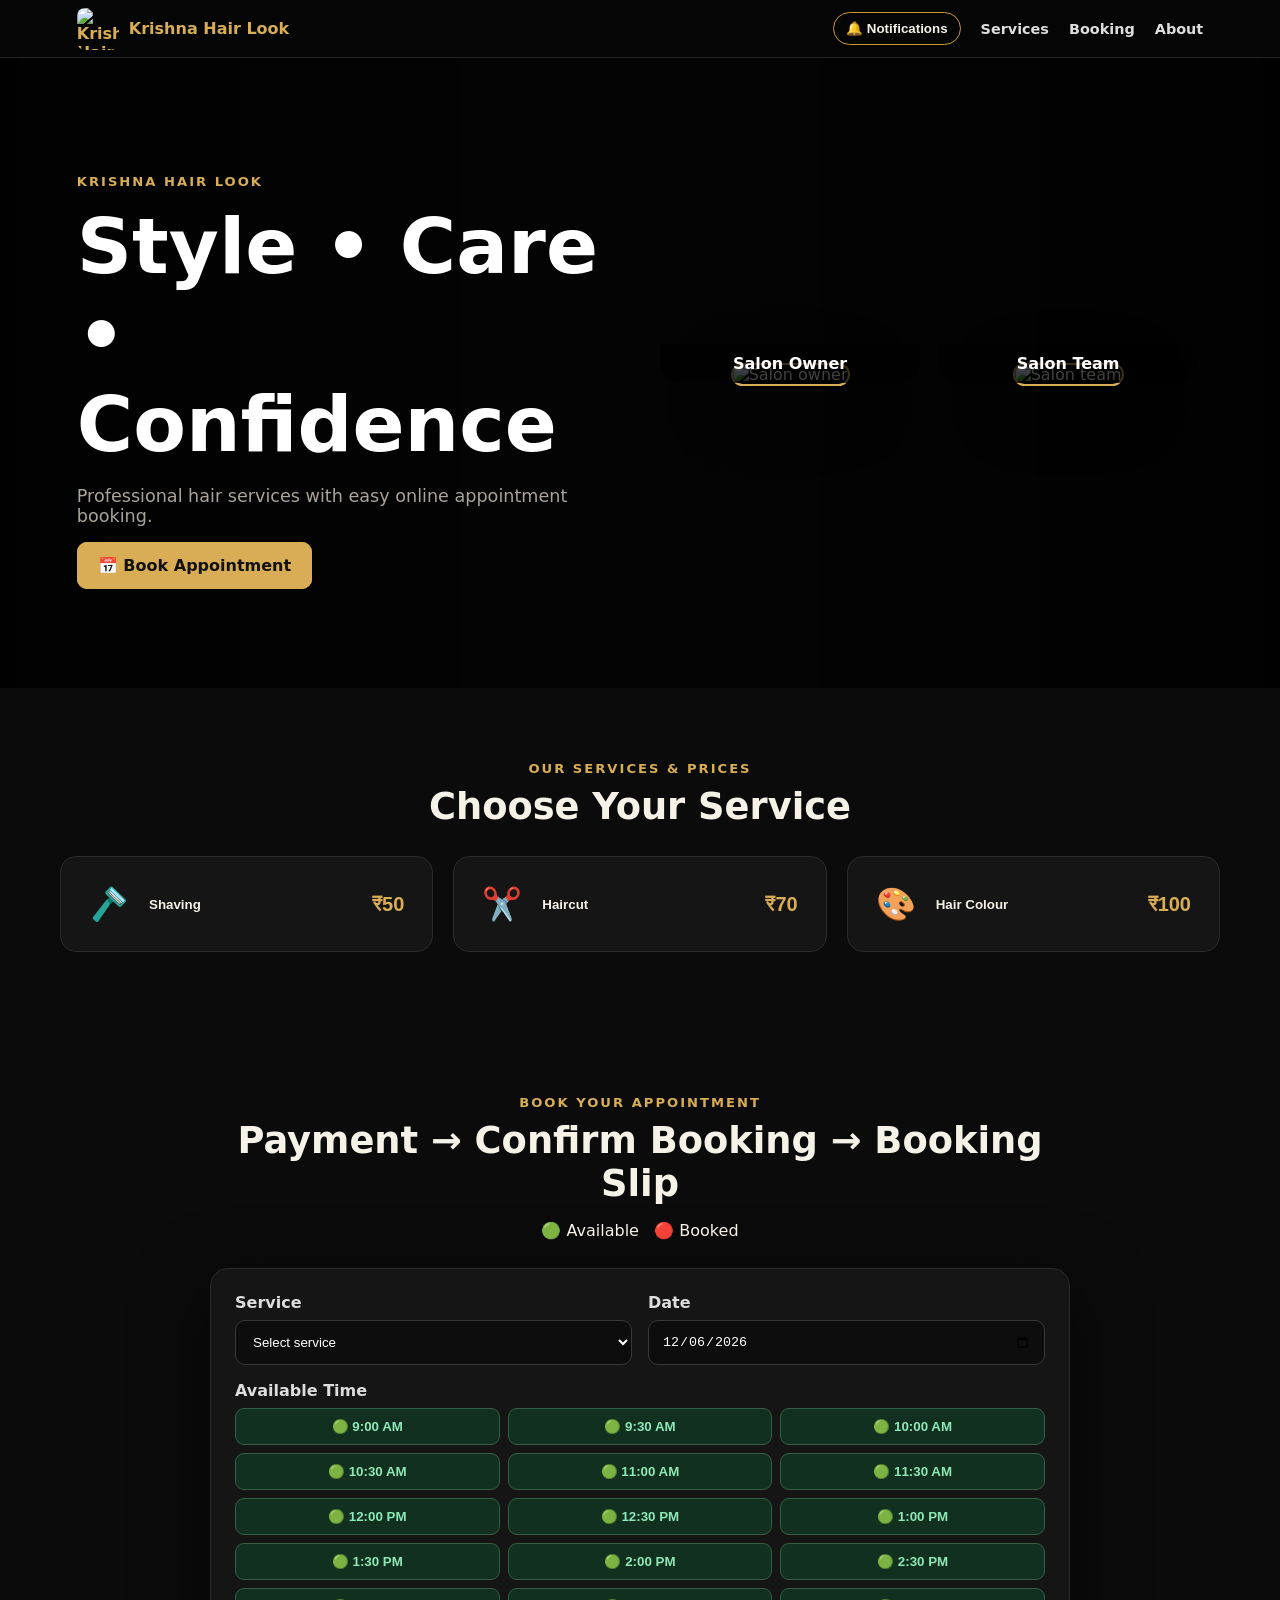
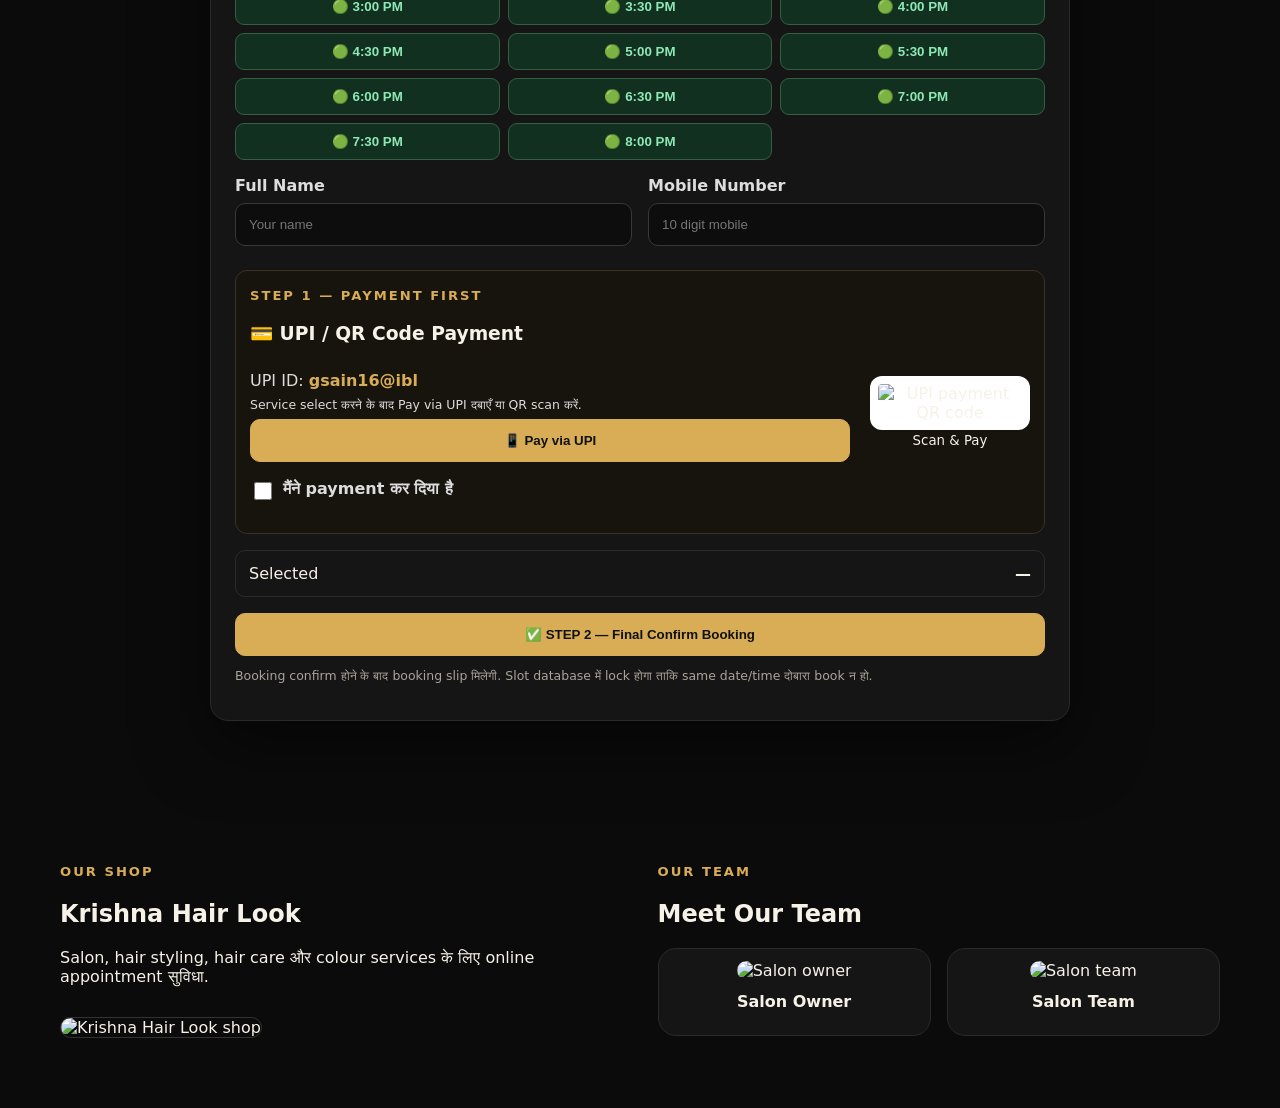
==== index.html @ b9a0d070 "Add files via upload" ====
<!doctype html>
<html lang="hi">
<head>
<meta charset="utf-8"><meta name="viewport" content="width=device-width,initial-scale=1">
<title>Krishna Hair Look — Online Booking</title>
<link rel="stylesheet" href="styles.css">
<script src="https://cdn.jsdelivr.net/npm/@supabase/supabase-js@2"></script>
<script src="config.js"></script>
</head>
<body>
<header class="topbar">
  <a class="brand" href="index.html"><img src="assets/logo.jpg" alt="Krishna Hair Look logo"><span>Krishna Hair Look</span></a>
  <nav><button id="enableNotifications" class="nav-notify" type="button">🔔 Notifications</button><a href="#services">Services</a><a href="#booking">Booking</a><a href="#about">About</a></nav>
</header>

<section class="hero">
  <div class="hero-bg"></div>
  <div class="hero-inner">
    <div class="hero-copy">
      <span class="eyebrow">KRISHNA HAIR LOOK</span>
      <h1>Style • Care • Confidence</h1>
      <p>Professional hair services with easy online appointment booking.</p>
      <a class="btn gold" href="#booking">📅 Book Appointment</a>
    </div>
    <div class="hero-people">
      <div class="person"><img src="assets/owner-1.jpg" alt="Salon owner"><span>Salon Owner</span></div>
      <div class="person"><img src="assets/owner-2.jpg" alt="Salon team"><span>Salon Team</span></div>
    </div>
  </div>
</section>

<section id="services" class="section">
  <div class="section-title"><span class="eyebrow">OUR SERVICES & PRICES</span><h2>Choose Your Service</h2></div>
  <div class="cards">
    <button class="service-card" data-service="Shaving" data-price="50"><span>🪒</span><b>Shaving</b><strong>₹50</strong></button>
    <button class="service-card" data-service="Haircut" data-price="70"><span>✂️</span><b>Haircut</b><strong>₹70</strong></button>
    <button class="service-card" data-service="Hair Colour" data-price="100"><span>🎨</span><b>Hair Colour</b><strong>₹100</strong></button>
  </div>
</section>

<section id="booking" class="section booking-section">
  <div class="section-title"><span class="eyebrow">BOOK YOUR APPOINTMENT</span><h2>Payment → Confirm Booking → Booking Slip</h2><p>🟢 Available &nbsp; 🔴 Booked</p></div>
  <div id="notice" class="notice hidden"></div>
  <form id="bookingForm" class="booking-card">
    <div class="form-grid">
      <label>Service<select id="service" required><option value="">Select service</option><option value="Shaving" data-price="50">Shaving — ₹50</option><option value="Haircut" data-price="70">Haircut — ₹70</option><option value="Hair Colour" data-price="100">Hair Colour — ₹100</option></select></label>
      <label>Date<input id="date" type="date" required></label>
    </div>
    <label>Available Time<div id="slots" class="slots"></div></label><input id="time" type="hidden" required>
    <div class="form-grid">
      <label>Full Name<input id="name" required placeholder="Your name"></label>
      <label>Mobile Number<input id="mobile" required inputmode="numeric" pattern="[0-9]{10}" maxlength="10" placeholder="10 digit mobile"></label>
    </div>

    <div class="payment-box">
      <div><span class="eyebrow">STEP 1 — PAYMENT FIRST</span><h3>💳 UPI / QR Code Payment</h3></div>
      <div class="payment-grid">
        <div><p>UPI ID: <strong id="upiId">gsain16@ibl</strong></p><p class="small">Service select करने के बाद Pay via UPI दबाएँ या QR scan करें.</p><button type="button" class="btn gold wide" id="upiPayBtn">📱 Pay via UPI</button></div>
        <div class="qr-card"><img src="assets/upi-qr.png" alt="UPI payment QR code"><small>Scan & Pay</small></div>
      </div>
      <label class="payment-check"><input type="checkbox" id="paymentDone"> मैंने payment कर दिया है</label>
      <p id="paymentNotice" class="small"></p>
    </div>

    <div class="summary"><span>Selected</span><strong id="summaryText">—</strong></div>
    <button class="btn gold wide" type="submit">✅ STEP 2 — Final Confirm Booking</button>
    <p class="small">Booking confirm होने के बाद booking slip मिलेगी. Slot database में lock होगा ताकि same date/time दोबारा book न हो.</p>
  </form>
</section>

<section id="about" class="section about-grid">
  <div><span class="eyebrow">OUR SHOP</span><h2>Krishna Hair Look</h2><p>Salon, hair styling, hair care और colour services के लिए online appointment सुविधा.</p><img class="shop-photo" src="assets/shop.jpg" alt="Krishna Hair Look shop"></div>
  <div><span class="eyebrow">OUR TEAM</span><h2>Meet Our Team</h2><div class="team-grid"><div class="team-card"><img src="assets/owner-1.jpg" alt="Salon owner"><b>Salon Owner</b></div><div class="team-card"><img src="assets/owner-2.jpg" alt="Salon team"><b>Salon Team</b></div></div></div>
</section>

<div id="successModal" class="modal hidden"><div class="modal-card" id="bookingSlip"><img src="assets/logo.jpg" class="slip-logo" alt="Krishna Hair Look"><h2>🧾 Booking Slip</h2><p id="successText"></p><div class="slip-details"><p><b>Customer:</b> <span id="slipName"></span></p><p><b>Service:</b> <span id="slipService"></span></p><p><b>Date:</b> <span id="slipDate"></span></p><p><b>Time:</b> <span id="slipTime"></span></p><p><b>Payment:</b> <span id="slipPayment">Payment marked as done</span></p></div><div class="slip-actions"><button class="btn gold" onclick="printBookingSlip()">🖨️ Print / Save PDF</button><button class="btn" onclick="closeModal()">Done</button></div></div></div>
<script src="app.js"></script><script>if("serviceWorker" in navigator){navigator.serviceWorker.register("sw.js").catch(()=>{});}</script>
</body></html>
---- styles.css ----
:root{--bg:#090909;--panel:#151515;--gold:#d8ad55;--text:#f6f2e8;--muted:#a9a39a;--green:#21b36b;--red:#e24b4b;--line:#2a2a2a}
*{box-sizing:border-box}body{margin:0;background:#0b0b0b;color:var(--text);font-family:Inter,system-ui,-apple-system,Segoe UI,Roboto,Arial,sans-serif}
a{color:inherit;text-decoration:none}.topbar{height:58px;background:#050505;border-bottom:1px solid #252525;display:flex;align-items:center;justify-content:space-between;padding:0 6%;font-weight:700}.topbar a{color:var(--gold)}
.hero{min-height:58vh;display:grid;place-items:center;text-align:center;padding:70px 6%;background:radial-gradient(circle at 50% 10%,#2b2418 0,#111 42%,#070707 80%)}
.eyebrow{letter-spacing:2px;color:var(--gold);font-size:.82rem;font-weight:800}.hero h1{font-size:clamp(2.5rem,7vw,5.5rem);margin:12px 0}.hero p{color:var(--muted);font-size:1.1rem;margin-bottom:30px}
.btn{border:1px solid #444;background:#171717;color:white;border-radius:10px;padding:13px 20px;font-weight:800;cursor:pointer}.btn.gold{background:var(--gold);border-color:var(--gold);color:#111}.wide{width:100%}
.services,.booking-wrap,.admin-main{max-width:1100px;margin:auto;padding:70px 20px}.services h2,.booking-info h2{font-size:2rem}.cards{display:grid;grid-template-columns:repeat(3,1fr);gap:16px}.service-card{background:var(--panel);color:var(--text);border:1px solid var(--line);border-radius:16px;padding:28px;text-align:left;display:flex;justify-content:space-between;cursor:pointer}.service-card span{color:var(--gold);font-weight:900}
.booking-wrap{display:grid;grid-template-columns:1fr 1fr;gap:30px;align-items:start}.booking-info p{color:var(--muted)}.booking-card,.table-card{background:var(--panel);border:1px solid var(--line);border-radius:18px;padding:24px}
label{display:block;color:#ddd;font-weight:700;margin-bottom:16px}select,input{display:block;width:100%;margin-top:8px;padding:13px;border-radius:10px;border:1px solid #383838;background:#0d0d0d;color:white}
.slots{display:grid;grid-template-columns:repeat(3,1fr);gap:8px;margin-top:8px}.slot{border:1px solid #345e45;background:#12301f;color:#8ee8b6;border-radius:9px;padding:10px 4px;cursor:pointer;font-weight:800}.slot.booked{background:#351414;border-color:#6a2b2b;color:#ff8b8b;cursor:not-allowed}.slot.selected{outline:2px solid var(--gold);color:#fff}
.summary{border:1px solid var(--line);border-radius:10px;padding:13px;margin:6px 0 16px;display:flex;justify-content:space-between}.small{font-size:.78rem;color:var(--muted)}.notice{padding:12px;border-radius:10px;background:#191919;color:#ddd;margin:10px 0}.notice.error{background:#351414;color:#ffb0b0}.notice.ok{background:#12301f;color:#9ff0bf}.hidden{display:none!important}
.modal{position:fixed;inset:0;background:#000b;display:grid;place-items:center;padding:20px}.modal-card{background:#171717;border:1px solid #333;border-radius:18px;padding:30px;max-width:440px;width:100%}
.admin-head{display:flex;justify-content:space-between;align-items:end;gap:20px}.stats{display:grid;grid-template-columns:repeat(3,1fr);gap:14px;margin:20px 0}.stats div{background:var(--panel);border:1px solid var(--line);border-radius:14px;padding:20px}.stats b{display:block;font-size:2rem;color:var(--gold)}.stats span{color:var(--muted)}
.table-scroll{overflow:auto}table{width:100%;border-collapse:collapse;min-width:800px}th,td{padding:13px;border-bottom:1px solid var(--line);text-align:left}th{color:var(--gold)}td{color:#ddd}.status{font-weight:800}.status.confirmed{color:#6fe3a0}.status.pending{color:#ffd37a}
@media(max-width:750px){.cards,.booking-wrap,.stats{grid-template-columns:1fr}.hero{min-height:50vh}.slots{grid-template-columns:repeat(2,1fr)}.admin-head{align-items:start;flex-direction:column}}

.payment-box{border:1px solid #3b3120;background:#17130d;border-radius:12px;padding:14px;margin:8px 0 16px}.payment-box p{margin:7px 0;color:#ddd}.payment-box strong{color:var(--gold)}

.slip-details{border:1px dashed #aaa;border-radius:10px;padding:12px 16px;margin:16px 0;background:#fafafa}
.slip-details p{margin:8px 0}
.slip-actions{display:flex;gap:10px;flex-wrap:wrap}

.payment-check{display:flex;align-items:center;gap:8px;margin-top:12px;font-weight:600}
.payment-check input{width:18px;height:18px}

.admin-login-card{max-width:520px;margin:60px auto}.admin-login-card h1{margin-bottom:8px}.topbar .btn{margin-left:12px}

/* Final visual upgrade */
html{scroll-behavior:smooth}.brand{display:flex;align-items:center;gap:10px}.brand img{width:42px;height:42px;border-radius:8px;object-fit:cover}.brand span{font-weight:900;color:var(--gold)}.topbar nav{display:flex;gap:20px;align-items:center}.topbar nav a{color:#ddd;font-size:.9rem}.topbar nav a:hover{color:var(--gold)}
.hero{position:relative;min-height:70vh;overflow:hidden;padding:0 6%;background:#070707}.hero-bg{position:absolute;inset:0;background-image:linear-gradient(90deg,rgba(0,0,0,.8),rgba(0,0,0,.38),rgba(0,0,0,.8)),url('assets/owner-1.jpg');background-size:cover;background-position:center 35%;filter:saturate(1.1)}.hero-inner{position:relative;z-index:1;max-width:1200px;margin:auto;min-height:70vh;display:grid;grid-template-columns:1fr 1fr;align-items:center;gap:30px}.hero-copy{text-align:left}.hero-copy h1{font-size:clamp(2.4rem,6vw,5rem);margin:12px 0;color:#fff}.hero-copy p{max-width:560px}.hero-people{display:flex;justify-content:center;gap:18px;align-items:end}.person{width:min(260px,42vw);text-align:center}.person img{width:100%;height:340px;object-fit:cover;border-radius:22px;border:2px solid var(--gold);box-shadow:0 18px 60px #0008}.person span{display:block;margin-top:-42px;position:relative;padding:10px;border-radius:0 0 20px 20px;background:#000b;color:#fff;font-weight:800}.section{max-width:1200px;margin:auto;padding:70px 20px}.section-title{text-align:center;margin-bottom:28px}.section-title h2{font-size:2.3rem;margin:8px 0}.cards{gap:20px}.service-card{display:grid;grid-template-columns:48px 1fr auto;align-items:center;gap:12px;text-align:left}.service-card>span{font-size:2rem}.service-card strong{color:var(--gold);font-size:1.25rem}.booking-section{max-width:900px}.booking-card{box-shadow:0 20px 70px #0008}.form-grid{display:grid;grid-template-columns:1fr 1fr;gap:16px}.payment-grid{display:grid;grid-template-columns:1fr 160px;gap:20px;align-items:center}.qr-card{text-align:center}.qr-card img{width:150px;height:150px;background:#fff;padding:8px;border-radius:12px}.about-grid{display:grid;grid-template-columns:1fr 1fr;gap:35px}.shop-photo{width:100%;height:330px;object-fit:cover;border-radius:18px;border:1px solid #333;margin-top:15px}.team-grid{display:grid;grid-template-columns:1fr 1fr;gap:16px}.team-card{background:var(--panel);padding:12px;border-radius:18px;border:1px solid var(--line);text-align:center}.team-card img{width:100%;height:260px;object-fit:cover;border-radius:13px}.team-card b{display:block;padding:12px}.admin-promo{max-width:1160px;margin:0 auto 70px;padding:28px;border:1px solid #3b3120;background:linear-gradient(135deg,#18130b,#101010);border-radius:20px;display:flex;justify-content:space-between;gap:20px;align-items:center}.slip-logo{width:150px;height:70px;object-fit:cover;border-radius:8px}.modal-card{box-shadow:0 30px 100px #000}.slip-details{color:#222}
@media(max-width:850px){.topbar{height:auto;padding:10px 5%;gap:10px}.topbar nav{gap:10px;flex-wrap:wrap;justify-content:flex-end}.topbar nav a:nth-child(1),.topbar nav a:nth-child(2),.topbar nav a:nth-child(3){display:none}.hero-inner,.about-grid{grid-template-columns:1fr}.hero{min-height:90vh}.hero-inner{min-height:90vh}.hero-copy{text-align:center;padding-top:45px}.hero-copy p{margin-left:auto;margin-right:auto}.hero-people{padding-bottom:35px}.person img{height:260px}.form-grid,.payment-grid{grid-template-columns:1fr}.admin-promo{flex-direction:column;align-items:flex-start}}

.nav-notify{background:transparent;color:inherit;border:1px solid #c99b2e;border-radius:20px;padding:8px 12px;cursor:pointer;font-weight:600}.nav-notify:hover{background:#c99b2e;color:#111}
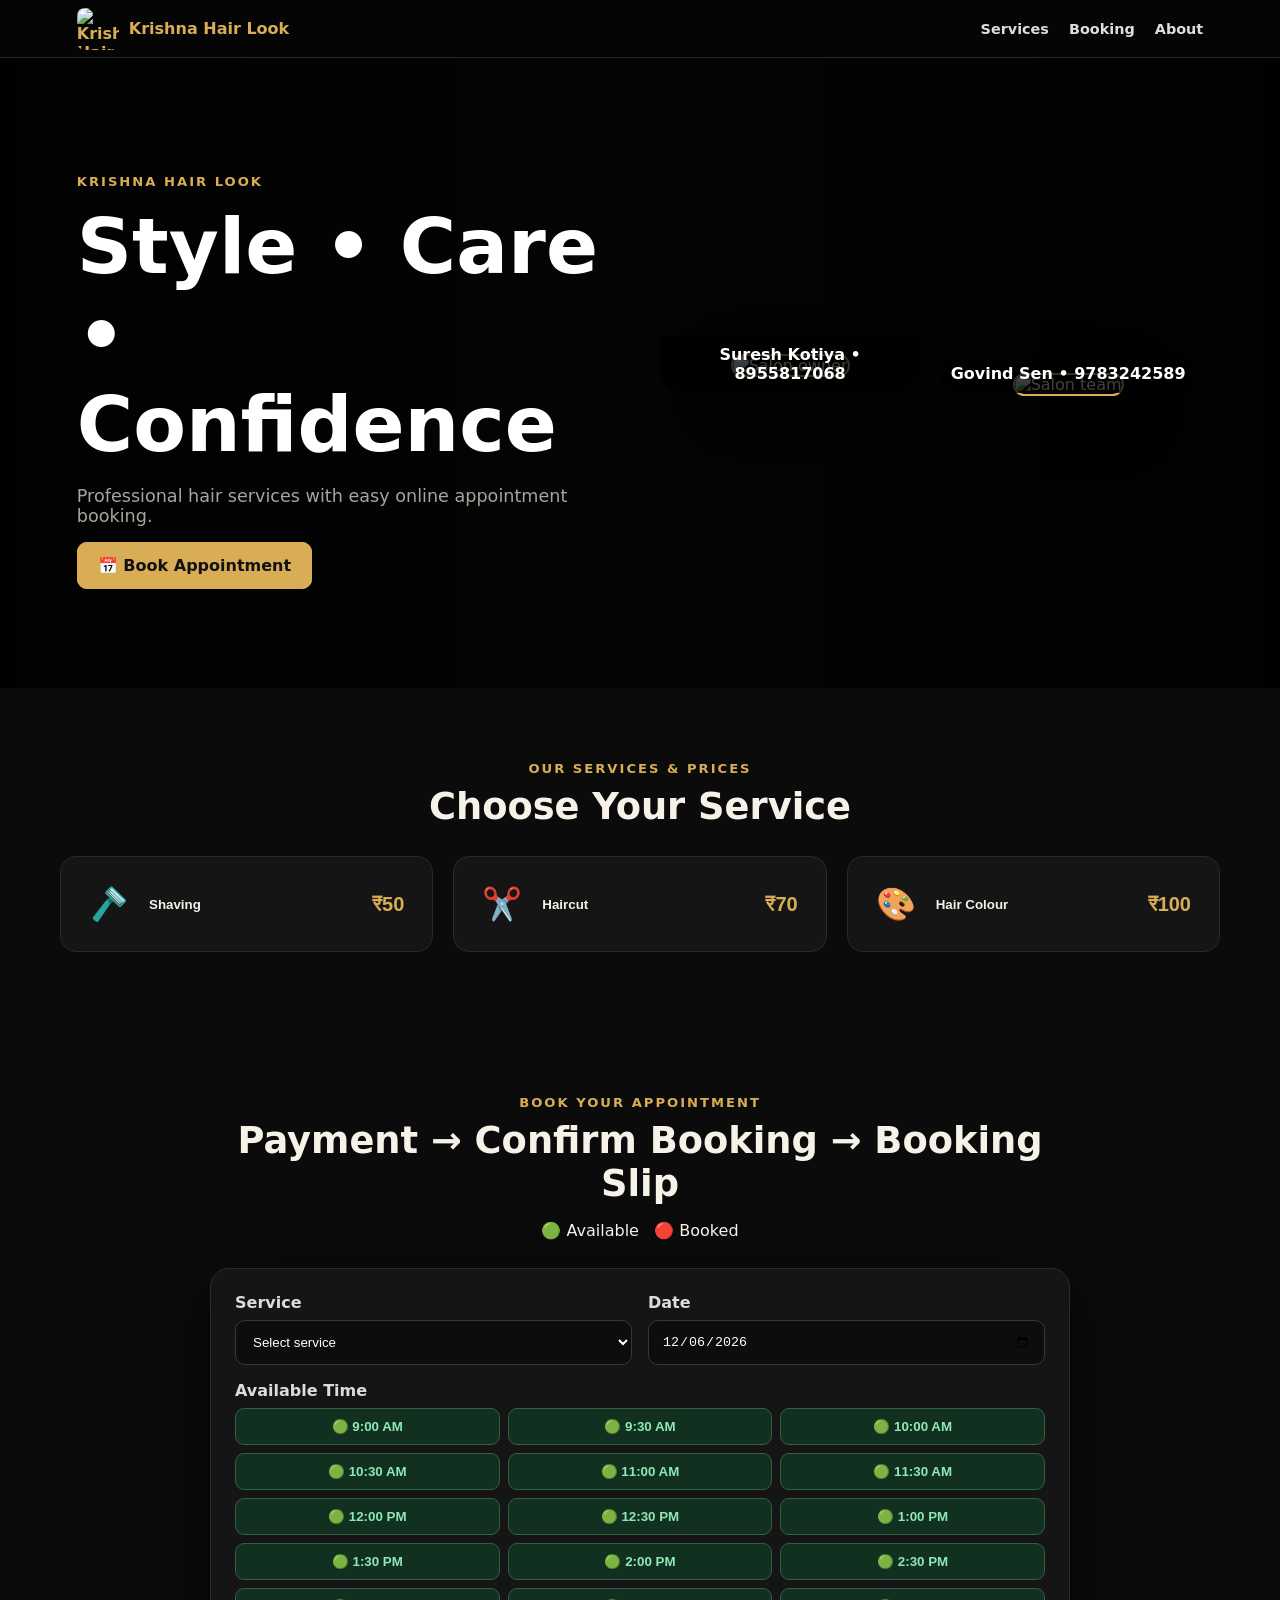
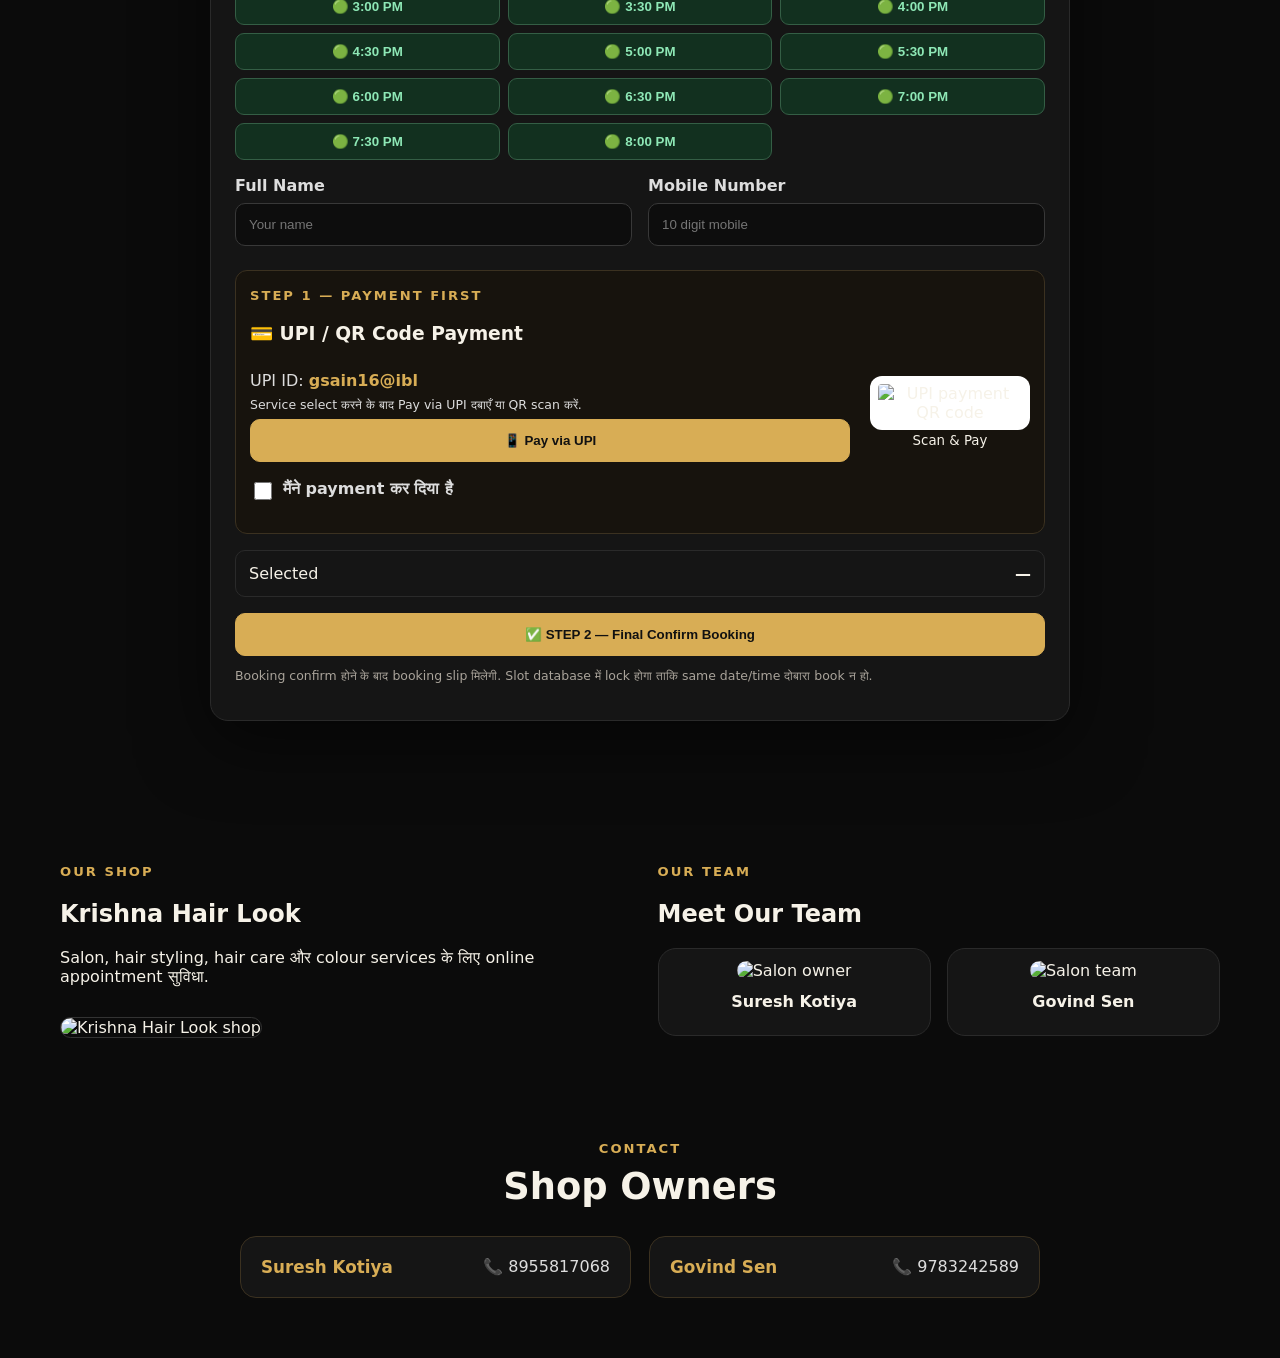
==== commit 970dda8b: "Add files via upload" ====
--- a/index.html
+++ b/index.html
@@ -9,8 +9,8 @@
 </head>
 <body>
 <header class="topbar">
-  <a class="brand" href="index.html"><img src="assets/logo.jpg" alt="Krishna Hair Look logo"><span>Krishna Hair Look</span></a>
-  <nav><button id="enableNotifications" class="nav-notify" type="button">🔔 Notifications</button><a href="#services">Services</a><a href="#booking">Booking</a><a href="#about">About</a></nav>
+  <a class="brand" href="index.html"><img src="./assets/logo.jpg" alt="Krishna Hair Look logo"><span>Krishna Hair Look</span></a>
+  <nav><a href="#services">Services</a><a href="#booking">Booking</a><a href="#about">About</a></nav>
 </header>
 
 <section class="hero">
@@ -23,8 +23,8 @@
       <a class="btn gold" href="#booking">📅 Book Appointment</a>
     </div>
     <div class="hero-people">
-      <div class="person"><img src="assets/owner-1.jpg" alt="Salon owner"><span>Salon Owner</span></div>
-      <div class="person"><img src="assets/owner-2.jpg" alt="Salon team"><span>Salon Team</span></div>
+      <div class="person"><img src="./assets/owner-1.jpg" alt="Salon owner"><span>Suresh Kotiya • 8955817068</span></div>
+      <div class="person"><img src="./assets/owner-2.jpg" alt="Salon team"><span>Govind Sen • 9783242589</span></div>
     </div>
   </div>
 </section>
@@ -56,7 +56,7 @@
       <div><span class="eyebrow">STEP 1 — PAYMENT FIRST</span><h3>💳 UPI / QR Code Payment</h3></div>
       <div class="payment-grid">
         <div><p>UPI ID: <strong id="upiId">gsain16@ibl</strong></p><p class="small">Service select करने के बाद Pay via UPI दबाएँ या QR scan करें.</p><button type="button" class="btn gold wide" id="upiPayBtn">📱 Pay via UPI</button></div>
-        <div class="qr-card"><img src="assets/upi-qr.png" alt="UPI payment QR code"><small>Scan & Pay</small></div>
+        <div class="qr-card"><img src="./assets/upi-qr.png" alt="UPI payment QR code"><small>Scan & Pay</small></div>
       </div>
       <label class="payment-check"><input type="checkbox" id="paymentDone"> मैंने payment कर दिया है</label>
       <p id="paymentNotice" class="small"></p>
@@ -69,10 +69,21 @@
 </section>
 
 <section id="about" class="section about-grid">
-  <div><span class="eyebrow">OUR SHOP</span><h2>Krishna Hair Look</h2><p>Salon, hair styling, hair care और colour services के लिए online appointment सुविधा.</p><img class="shop-photo" src="assets/shop.jpg" alt="Krishna Hair Look shop"></div>
-  <div><span class="eyebrow">OUR TEAM</span><h2>Meet Our Team</h2><div class="team-grid"><div class="team-card"><img src="assets/owner-1.jpg" alt="Salon owner"><b>Salon Owner</b></div><div class="team-card"><img src="assets/owner-2.jpg" alt="Salon team"><b>Salon Team</b></div></div></div>
+  <div><span class="eyebrow">OUR SHOP</span><h2>Krishna Hair Look</h2><p>Salon, hair styling, hair care और colour services के लिए online appointment सुविधा.</p><img class="shop-photo" src="./assets/shop.jpg" alt="Krishna Hair Look shop"></div>
+  <div><span class="eyebrow">OUR TEAM</span><h2>Meet Our Team</h2><div class="team-grid"><div class="team-card"><img src="./assets/owner-1.jpg" alt="Salon owner"><b>Suresh Kotiya</b></div><div class="team-card"><img src="./assets/owner-2.jpg" alt="Salon team"><b>Govind Sen</b></div></div></div>
 </section>
 
-<div id="successModal" class="modal hidden"><div class="modal-card" id="bookingSlip"><img src="assets/logo.jpg" class="slip-logo" alt="Krishna Hair Look"><h2>🧾 Booking Slip</h2><p id="successText"></p><div class="slip-details"><p><b>Customer:</b> <span id="slipName"></span></p><p><b>Service:</b> <span id="slipService"></span></p><p><b>Date:</b> <span id="slipDate"></span></p><p><b>Time:</b> <span id="slipTime"></span></p><p><b>Payment:</b> <span id="slipPayment">Payment marked as done</span></p></div><div class="slip-actions"><button class="btn gold" onclick="printBookingSlip()">🖨️ Print / Save PDF</button><button class="btn" onclick="closeModal()">Done</button></div></div></div>
-<script src="app.js"></script><script>if("serviceWorker" in navigator){navigator.serviceWorker.register("sw.js").catch(()=>{});}</script>
+
+
+
+<section class="owner-contact section">
+  <div class="section-title"><span class="eyebrow">CONTACT</span><h2>Shop Owners</h2></div>
+  <div class="owner-contact-grid">
+    <a class="owner-contact-card" href="tel:8955817068"><strong>Suresh Kotiya</strong><span>📞 8955817068</span></a>
+    <a class="owner-contact-card" href="tel:9783242589"><strong>Govind Sen</strong><span>📞 9783242589</span></a>
+  </div>
+</section>
+
+<div id="successModal" class="modal hidden"><div class="modal-card" id="bookingSlip"><img src="./assets/logo.jpg" class="slip-logo" alt="Krishna Hair Look"><h2>🧾 Booking Slip</h2><p id="successText"></p><div class="slip-details"><p><b>Customer:</b> <span id="slipName"></span></p><p><b>Service:</b> <span id="slipService"></span></p><p><b>Date:</b> <span id="slipDate"></span></p><p><b>Time:</b> <span id="slipTime"></span></p><p><b>Payment:</b> <span id="slipPayment">Payment marked as done</span></p></div><div class="slip-actions"><button class="btn gold" onclick="printBookingSlip()">🖨️ Print / Save PDF</button><button class="btn" onclick="closeModal()">Done</button></div></div></div>
+<script src="app.js"></script>
 </body></html>
--- a/styles.css
+++ b/styles.css
@@ -27,7 +27,12 @@
 
 /* Final visual upgrade */
 html{scroll-behavior:smooth}.brand{display:flex;align-items:center;gap:10px}.brand img{width:42px;height:42px;border-radius:8px;object-fit:cover}.brand span{font-weight:900;color:var(--gold)}.topbar nav{display:flex;gap:20px;align-items:center}.topbar nav a{color:#ddd;font-size:.9rem}.topbar nav a:hover{color:var(--gold)}
-.hero{position:relative;min-height:70vh;overflow:hidden;padding:0 6%;background:#070707}.hero-bg{position:absolute;inset:0;background-image:linear-gradient(90deg,rgba(0,0,0,.8),rgba(0,0,0,.38),rgba(0,0,0,.8)),url('assets/owner-1.jpg');background-size:cover;background-position:center 35%;filter:saturate(1.1)}.hero-inner{position:relative;z-index:1;max-width:1200px;margin:auto;min-height:70vh;display:grid;grid-template-columns:1fr 1fr;align-items:center;gap:30px}.hero-copy{text-align:left}.hero-copy h1{font-size:clamp(2.4rem,6vw,5rem);margin:12px 0;color:#fff}.hero-copy p{max-width:560px}.hero-people{display:flex;justify-content:center;gap:18px;align-items:end}.person{width:min(260px,42vw);text-align:center}.person img{width:100%;height:340px;object-fit:cover;border-radius:22px;border:2px solid var(--gold);box-shadow:0 18px 60px #0008}.person span{display:block;margin-top:-42px;position:relative;padding:10px;border-radius:0 0 20px 20px;background:#000b;color:#fff;font-weight:800}.section{max-width:1200px;margin:auto;padding:70px 20px}.section-title{text-align:center;margin-bottom:28px}.section-title h2{font-size:2.3rem;margin:8px 0}.cards{gap:20px}.service-card{display:grid;grid-template-columns:48px 1fr auto;align-items:center;gap:12px;text-align:left}.service-card>span{font-size:2rem}.service-card strong{color:var(--gold);font-size:1.25rem}.booking-section{max-width:900px}.booking-card{box-shadow:0 20px 70px #0008}.form-grid{display:grid;grid-template-columns:1fr 1fr;gap:16px}.payment-grid{display:grid;grid-template-columns:1fr 160px;gap:20px;align-items:center}.qr-card{text-align:center}.qr-card img{width:150px;height:150px;background:#fff;padding:8px;border-radius:12px}.about-grid{display:grid;grid-template-columns:1fr 1fr;gap:35px}.shop-photo{width:100%;height:330px;object-fit:cover;border-radius:18px;border:1px solid #333;margin-top:15px}.team-grid{display:grid;grid-template-columns:1fr 1fr;gap:16px}.team-card{background:var(--panel);padding:12px;border-radius:18px;border:1px solid var(--line);text-align:center}.team-card img{width:100%;height:260px;object-fit:cover;border-radius:13px}.team-card b{display:block;padding:12px}.admin-promo{max-width:1160px;margin:0 auto 70px;padding:28px;border:1px solid #3b3120;background:linear-gradient(135deg,#18130b,#101010);border-radius:20px;display:flex;justify-content:space-between;gap:20px;align-items:center}.slip-logo{width:150px;height:70px;object-fit:cover;border-radius:8px}.modal-card{box-shadow:0 30px 100px #000}.slip-details{color:#222}
+.hero{position:relative;min-height:70vh;overflow:hidden;padding:0 6%;background:#070707}.hero-bg{position:absolute;inset:0;background-image:linear-gradient(90deg,rgba(0,0,0,.8),rgba(0,0,0,.38),rgba(0,0,0,.8)),url('./assets/owner-1.jpg');background-size:cover;background-position:center 35%;filter:saturate(1.1)}.hero-inner{position:relative;z-index:1;max-width:1200px;margin:auto;min-height:70vh;display:grid;grid-template-columns:1fr 1fr;align-items:center;gap:30px}.hero-copy{text-align:left}.hero-copy h1{font-size:clamp(2.4rem,6vw,5rem);margin:12px 0;color:#fff}.hero-copy p{max-width:560px}.hero-people{display:flex;justify-content:center;gap:18px;align-items:end}.person{width:min(260px,42vw);text-align:center}.person img{width:100%;height:340px;object-fit:cover;border-radius:22px;border:2px solid var(--gold);box-shadow:0 18px 60px #0008}.person span{display:block;margin-top:-42px;position:relative;padding:10px;border-radius:0 0 20px 20px;background:#000b;color:#fff;font-weight:800}.section{max-width:1200px;margin:auto;padding:70px 20px}.section-title{text-align:center;margin-bottom:28px}.section-title h2{font-size:2.3rem;margin:8px 0}.cards{gap:20px}.service-card{display:grid;grid-template-columns:48px 1fr auto;align-items:center;gap:12px;text-align:left}.service-card>span{font-size:2rem}.service-card strong{color:var(--gold);font-size:1.25rem}.booking-section{max-width:900px}.booking-card{box-shadow:0 20px 70px #0008}.form-grid{display:grid;grid-template-columns:1fr 1fr;gap:16px}.payment-grid{display:grid;grid-template-columns:1fr 160px;gap:20px;align-items:center}.qr-card{text-align:center}.qr-card img{width:150px;height:150px;background:#fff;padding:8px;border-radius:12px}.about-grid{display:grid;grid-template-columns:1fr 1fr;gap:35px}.shop-photo{width:100%;height:330px;object-fit:cover;border-radius:18px;border:1px solid #333;margin-top:15px}.team-grid{display:grid;grid-template-columns:1fr 1fr;gap:16px}.team-card{background:var(--panel);padding:12px;border-radius:18px;border:1px solid var(--line);text-align:center}.team-card img{width:100%;height:260px;object-fit:cover;border-radius:13px}.team-card b{display:block;padding:12px}.admin-promo{max-width:1160px;margin:0 auto 70px;padding:28px;border:1px solid #3b3120;background:linear-gradient(135deg,#18130b,#101010);border-radius:20px;display:flex;justify-content:space-between;gap:20px;align-items:center}.slip-logo{width:150px;height:70px;object-fit:cover;border-radius:8px}.modal-card{box-shadow:0 30px 100px #000}.slip-details{color:#222}
 @media(max-width:850px){.topbar{height:auto;padding:10px 5%;gap:10px}.topbar nav{gap:10px;flex-wrap:wrap;justify-content:flex-end}.topbar nav a:nth-child(1),.topbar nav a:nth-child(2),.topbar nav a:nth-child(3){display:none}.hero-inner,.about-grid{grid-template-columns:1fr}.hero{min-height:90vh}.hero-inner{min-height:90vh}.hero-copy{text-align:center;padding-top:45px}.hero-copy p{margin-left:auto;margin-right:auto}.hero-people{padding-bottom:35px}.person img{height:260px}.form-grid,.payment-grid{grid-template-columns:1fr}.admin-promo{flex-direction:column;align-items:flex-start}}
 
-.nav-notify{background:transparent;color:inherit;border:1px solid #c99b2e;border-radius:20px;padding:8px 12px;cursor:pointer;font-weight:600}.nav-notify:hover{background:#c99b2e;color:#111}
+.owner-contact{padding-top:30px;padding-bottom:60px}
+.owner-contact-grid{display:grid;grid-template-columns:1fr 1fr;gap:18px;max-width:800px;margin:auto}
+.owner-contact-card{display:flex;justify-content:space-between;align-items:center;gap:12px;padding:20px;border:1px solid #3b3120;border-radius:16px;background:#151515;color:#fff}
+.owner-contact-card strong{color:var(--gold);font-size:1.05rem}
+.owner-contact-card span{color:#ddd}
+@media(max-width:700px){.owner-contact-grid{grid-template-columns:1fr}}
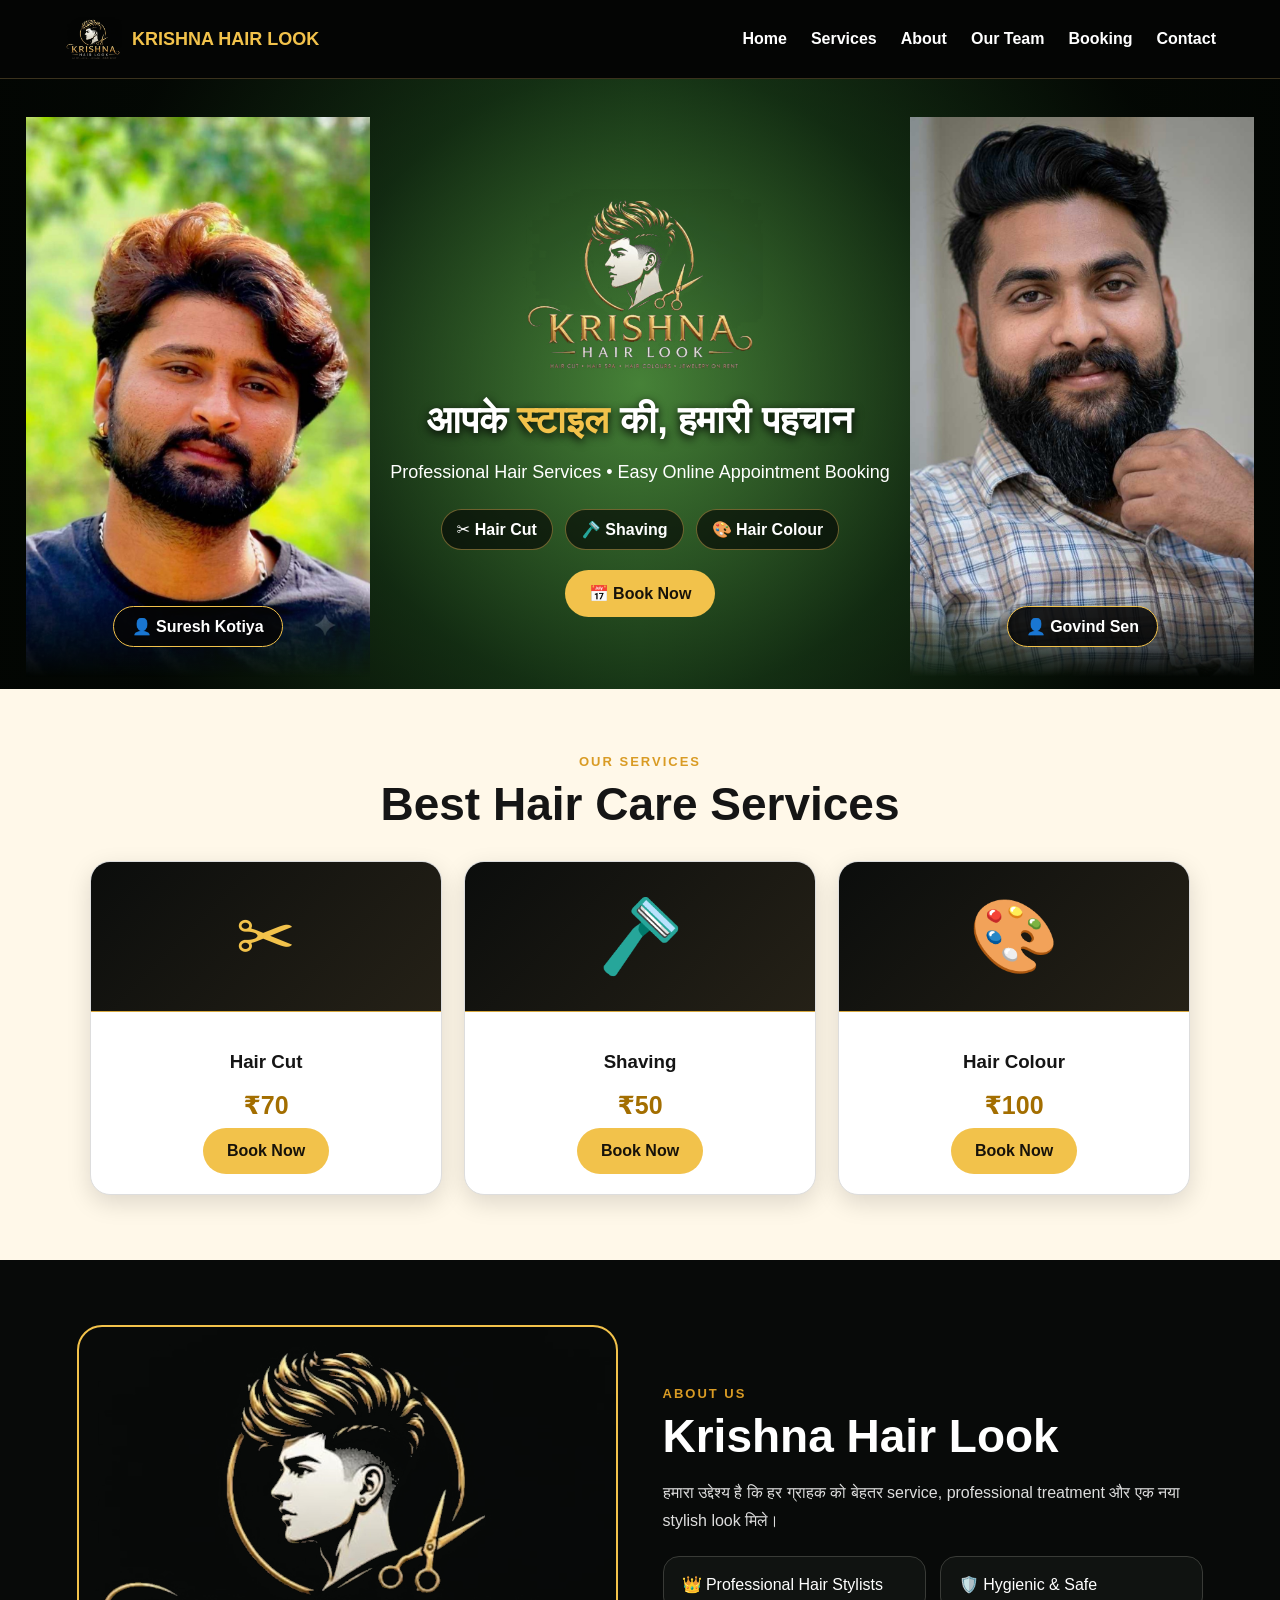
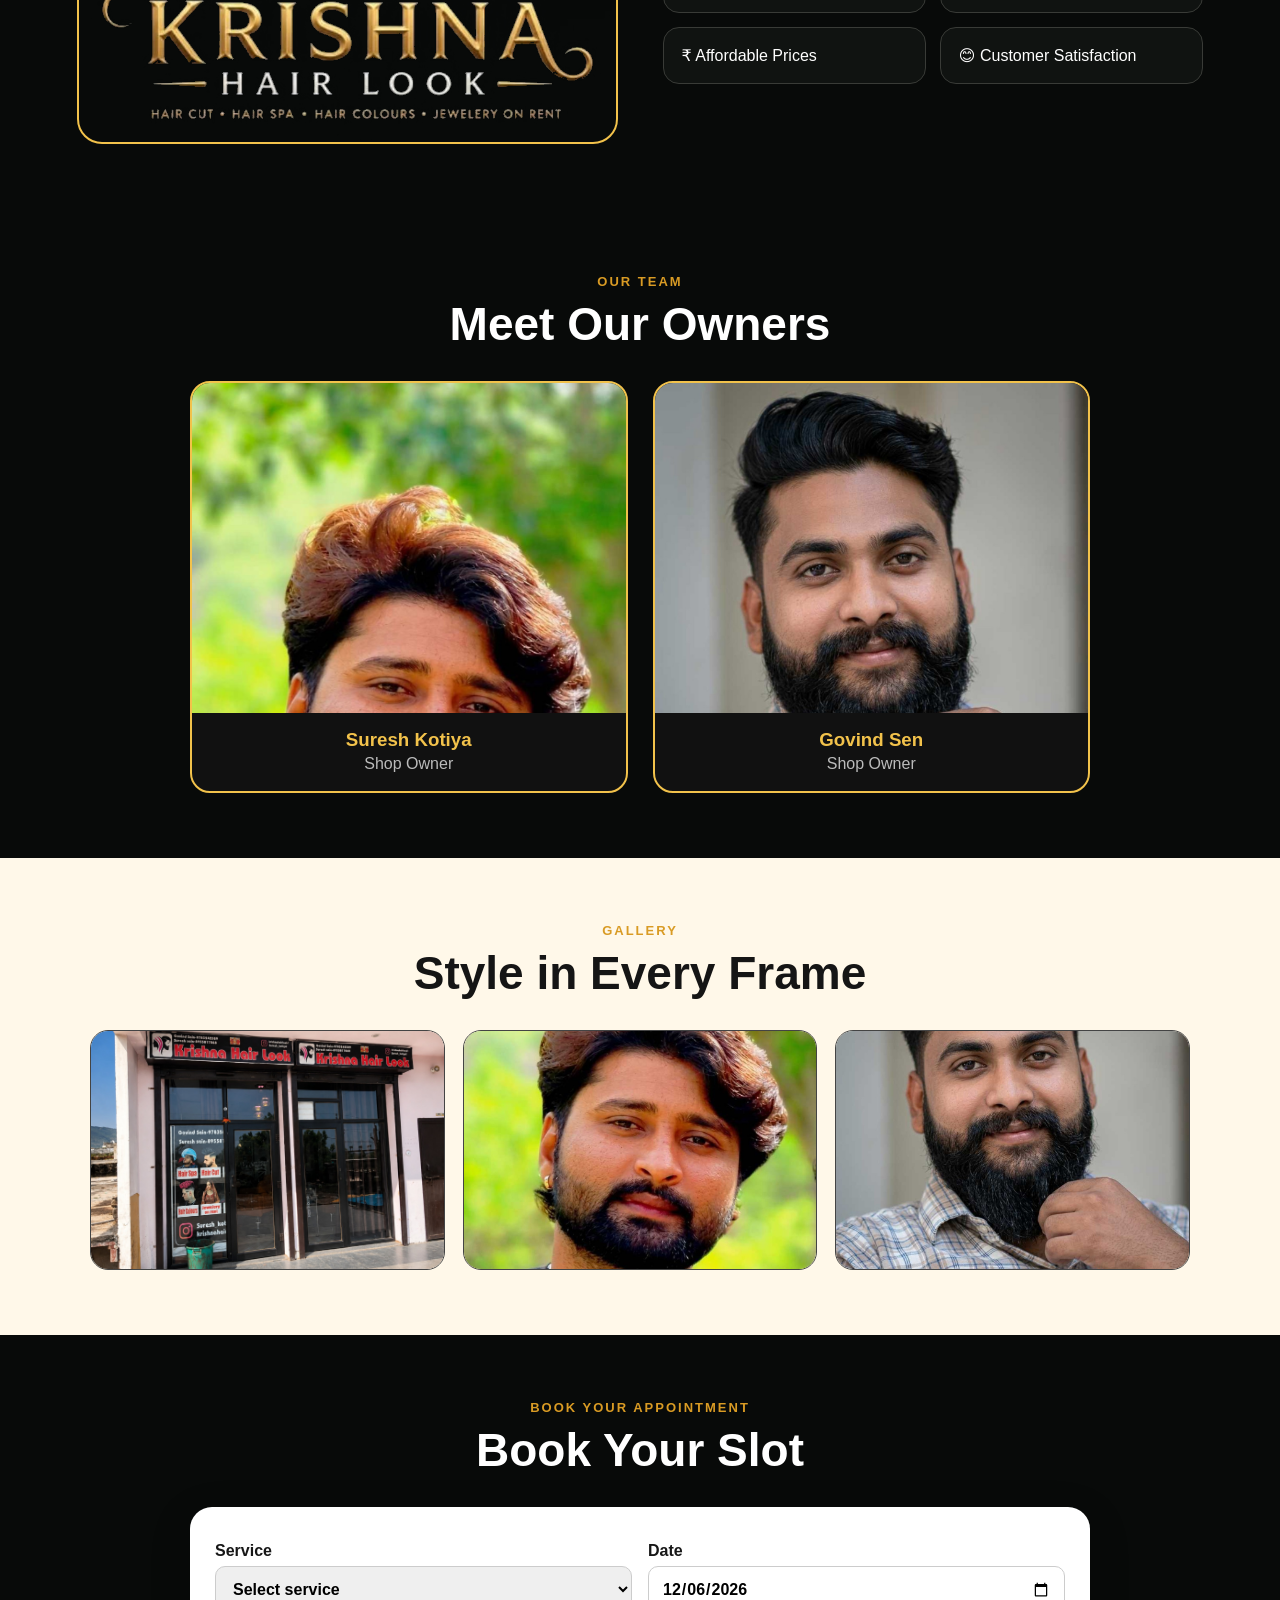
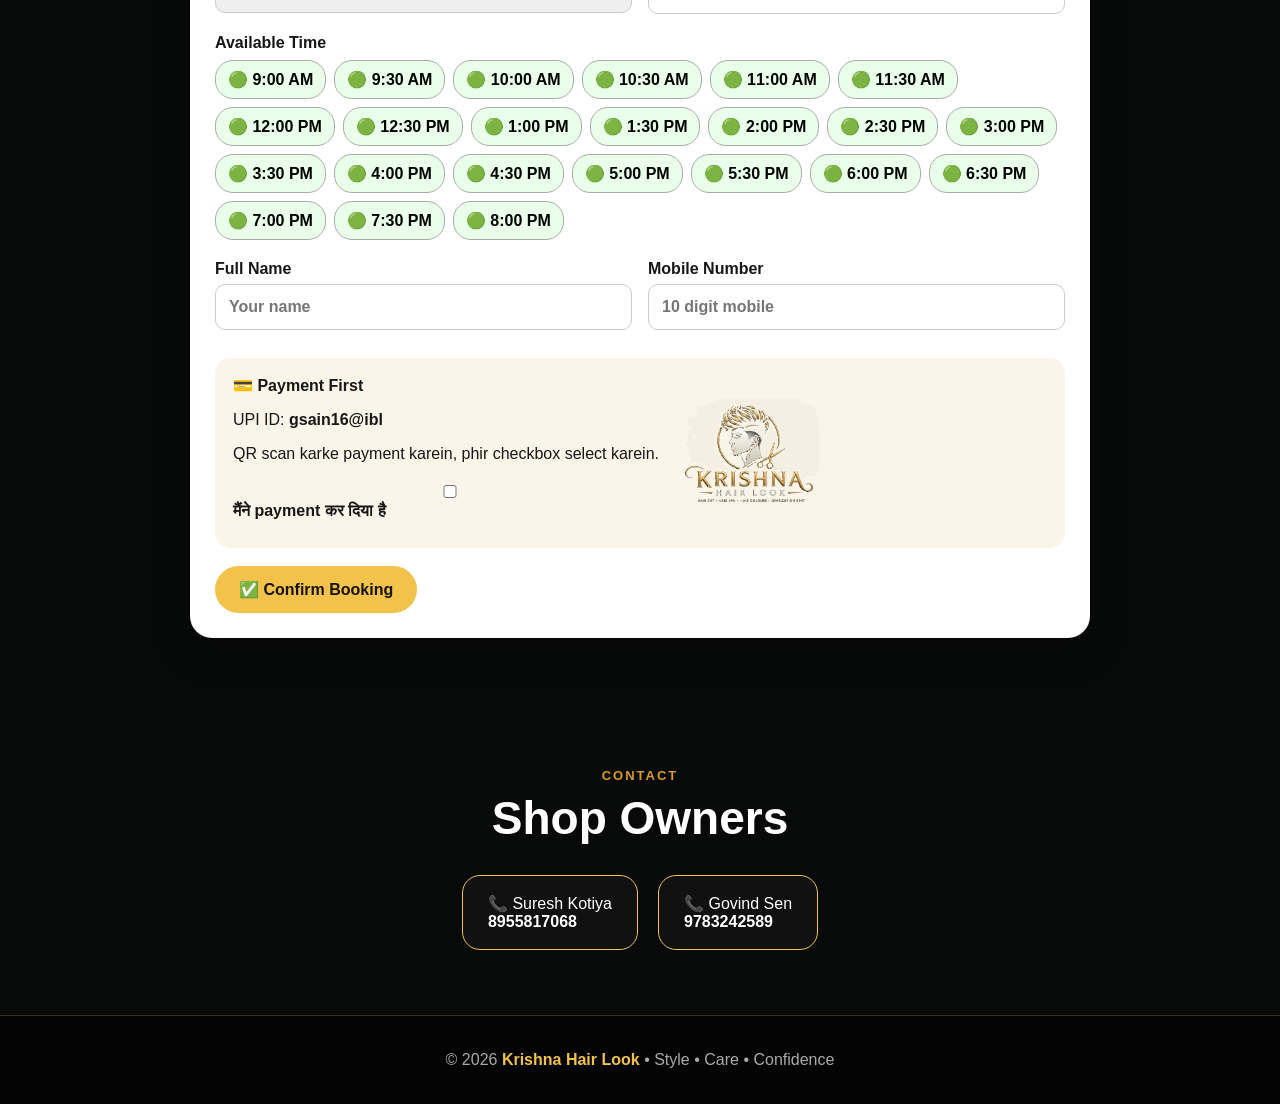
==== commit de6cb356: "Add files via upload" ====
--- a/index.html
+++ b/index.html
@@ -1,89 +1,120 @@
 <!doctype html>
 <html lang="hi">
 <head>
-<meta charset="utf-8"><meta name="viewport" content="width=device-width,initial-scale=1">
-<title>Krishna Hair Look — Online Booking</title>
-<link rel="stylesheet" href="styles.css">
-<script src="https://cdn.jsdelivr.net/npm/@supabase/supabase-js@2"></script>
-<script src="config.js"></script>
+<meta charset="utf-8">
+<meta name="viewport" content="width=device-width,initial-scale=1">
+<title>Krishna Hair Look — Style • Care • Confidence</title>
+<style>
+:root{--bg:#070908;--panel:#111512;--gold:#f2c24b;--gold2:#d99b24;--cream:#fff8e9;--muted:#c6c2b7;--green:#16864d;--line:#292b28}
+*{box-sizing:border-box}html{scroll-behavior:smooth}body{margin:0;background:var(--bg);color:#fff;font-family:Arial,system-ui,sans-serif}
+a{color:inherit;text-decoration:none}button,input,select{font:inherit}
+.top{position:sticky;top:0;z-index:20;background:#050605ee;border-bottom:1px solid #3b321d;display:flex;align-items:center;justify-content:space-between;padding:10px 5%;backdrop-filter:blur(8px)}
+.brand{display:flex;align-items:center;gap:10px;font-weight:900;color:var(--gold);font-size:18px}.brand img{width:58px;height:58px;object-fit:contain;border:0;background:transparent}
+.nav{display:flex;gap:24px;align-items:center;font-weight:700}.nav a:hover{color:var(--gold)}.wa{background:#1fb765;padding:10px 15px;border-radius:22px}
+.hero{position:relative;overflow:hidden;min-height:610px;background:linear-gradient(90deg,#071108 0%,#1d4b1d 50%,#071108 100%);display:grid;place-items:center}
+.hero:before{content:"";position:absolute;inset:0;background:radial-gradient(circle at center,#5b9d45aa,#10230f99 45%,#020402dd 80%)}
+.hero-inner{position:relative;z-index:2;width:min(1400px,100%);display:grid;grid-template-columns:28% 44% 28%;align-items:end;gap:0;padding:25px 2% 0}
+.owner{height:560px;display:flex;align-items:end;justify-content:center;overflow:hidden}.owner img{width:100%;height:100%;object-fit:cover;object-position:center top;mask-image:linear-gradient(to bottom,#000 85%,transparent 100%);-webkit-mask-image:linear-gradient(to bottom,#000 85%,transparent 100%)}
+.owner.left img{object-position:55% top}.owner.right img{object-position:50% top}
+.owner-tag{position:absolute;bottom:30px;background:#050505dd;border:1px solid var(--gold);border-radius:24px;padding:10px 18px;font-weight:800;color:#fff}
+.center{text-align:center;padding:20px 10px 60px}.center .logo{width:min(380px,88%);height:auto;max-height:190px;object-fit:contain;border-radius:0;background:transparent}
+.tagline{font-size:clamp(25px,3vw,43px);font-weight:900;margin:15px 0;color:#fff;text-shadow:0 3px 10px #000}.tagline span{color:var(--gold)}
+.sub{font-size:18px;color:#fff;max-width:620px;margin:0 auto 22px;line-height:1.6}
+.features{display:flex;justify-content:center;gap:12px;flex-wrap:wrap;margin:20px 0}.feature{border:1px solid #d8ad5577;background:#050805aa;border-radius:30px;padding:10px 15px;font-weight:700}
+.btn{display:inline-block;border:0;border-radius:28px;padding:14px 24px;font-weight:900;cursor:pointer}.gold{background:var(--gold);color:#17120a}.dark{background:#111;color:#fff;border:1px solid #777}
+.section{padding:65px 6%;background:var(--cream);color:#151515}.dark-section{background:#080a09;color:#fff}
+.title{text-align:center;margin-bottom:30px}.eyebrow{color:var(--gold2);font-weight:900;letter-spacing:2px;font-size:13px}h2{font-size:clamp(30px,4vw,46px);margin:8px 0}
+.services{display:grid;grid-template-columns:repeat(3,1fr);gap:22px;max-width:1100px;margin:auto}.card{background:#fff;border-radius:20px;overflow:hidden;box-shadow:0 8px 25px #0002;border:1px solid #ddd}.card-img{height:190px;width:100%;object-fit:cover}.service-icon{height:150px;display:grid;place-items:center;font-size:72px;background:linear-gradient(135deg,#0b0d0c,#252117);color:#f2c24b;border-bottom:1px solid #d6a83e}.card-body{padding:20px;text-align:center}.price{font-size:25px;font-weight:900;color:#a36e00;margin:8px}
+.about{display:grid;grid-template-columns:1fr 1fr;gap:45px;align-items:center;max-width:1200px;margin:auto}.shop{width:100%;max-height:430px;object-fit:cover;border-radius:25px;border:2px solid var(--gold)}
+.points{display:grid;grid-template-columns:repeat(2,1fr);gap:14px;margin-top:20px}.point{padding:18px;border:1px solid #393b37;border-radius:16px;background:#101311}
+.team{display:grid;grid-template-columns:repeat(2,1fr);gap:25px;max-width:900px;margin:auto}.team-card{background:#111;border:2px solid var(--gold);border-radius:20px;overflow:hidden;text-align:center}.team-card img{width:100%;height:330px;object-fit:cover;object-position:center top}.team-card h3{color:var(--gold);margin:12px 0 4px}.team-card p{color:#bbb;margin:0 0 18px}
+.booking{max-width:900px;margin:auto;background:#fff;color:#171717;padding:25px;border-radius:22px;box-shadow:0 12px 40px #0003}.grid{display:grid;grid-template-columns:1fr 1fr;gap:16px}label{font-weight:800;display:block;margin:10px 0}input,select{width:100%;padding:13px;border:1px solid #ccc;border-radius:10px;margin-top:6px}.slots{display:flex;flex-wrap:wrap;gap:8px;margin-top:8px}.slot{padding:9px 12px;border-radius:18px;border:1px solid #aaa;background:#e9ffe9;cursor:pointer}.slot.booked{background:#ffdede;color:#8a1111;cursor:not-allowed}.slot.selected{background:#111;color:#fff;border-color:#111}
+.qr{display:flex;gap:20px;align-items:center;padding:18px;background:#faf5e8;border-radius:15px;margin:18px 0}.qr img{width:140px;height:140px;object-fit:contain}.notice{padding:12px;border-radius:10px;background:#eee;margin:12px 0}.error{background:#ffe0e0;color:#8b0000}
+.contact{display:flex;justify-content:center;gap:20px;flex-wrap:wrap}.contact a{background:#111;border:1px solid var(--gold);padding:18px 25px;border-radius:18px;color:#fff}
+.gallery{display:grid;grid-template-columns:repeat(3,1fr);gap:18px;max-width:1100px;margin:auto}.gallery img{width:100%;height:240px;object-fit:cover;border-radius:18px;border:1px solid #444}
+.footer{padding:35px 6%;background:#030403;color:#aaa;text-align:center;border-top:1px solid #3b321d}.footer strong{color:var(--gold)}
+.modal{position:fixed;inset:0;background:#000b;display:grid;place-items:center;z-index:50;padding:20px}.hidden{display:none}.modal-card{background:#fff;color:#111;max-width:520px;width:100%;padding:28px;border-radius:20px}.slip-logo{width:90px;height:90px;object-fit:contain;border-radius:0;background:transparent}
+@media(max-width:900px){.nav a:not(.wa){display:none}.hero-inner{grid-template-columns:1fr 1fr;grid-template-areas:"center center" "left right"}.center{grid-area:center;padding-bottom:0}.owner{height:330px}.owner.left{grid-area:left}.owner.right{grid-area:right}.services{grid-template-columns:1fr}.about{grid-template-columns:1fr}.gallery{grid-template-columns:1fr 1fr}}
+@media(max-width:600px){.top{padding:8px 3%}.brand span{display:none}.hero{min-height:650px}.hero-inner{padding-top:5px}.owner{height:300px}.center .logo{width:250px;height:130px}.tagline{font-size:27px}.sub{font-size:15px}.grid,.team,.gallery{grid-template-columns:1fr}.gallery img{height:220px}}
+</style>
 </head>
 <body>
-<header class="topbar">
-  <a class="brand" href="index.html"><img src="./assets/logo.jpg" alt="Krishna Hair Look logo"><span>Krishna Hair Look</span></a>
-  <nav><a href="#services">Services</a><a href="#booking">Booking</a><a href="#about">About</a></nav>
+<header class="top">
+<a class="brand" href="#home"><img src="[data-uri]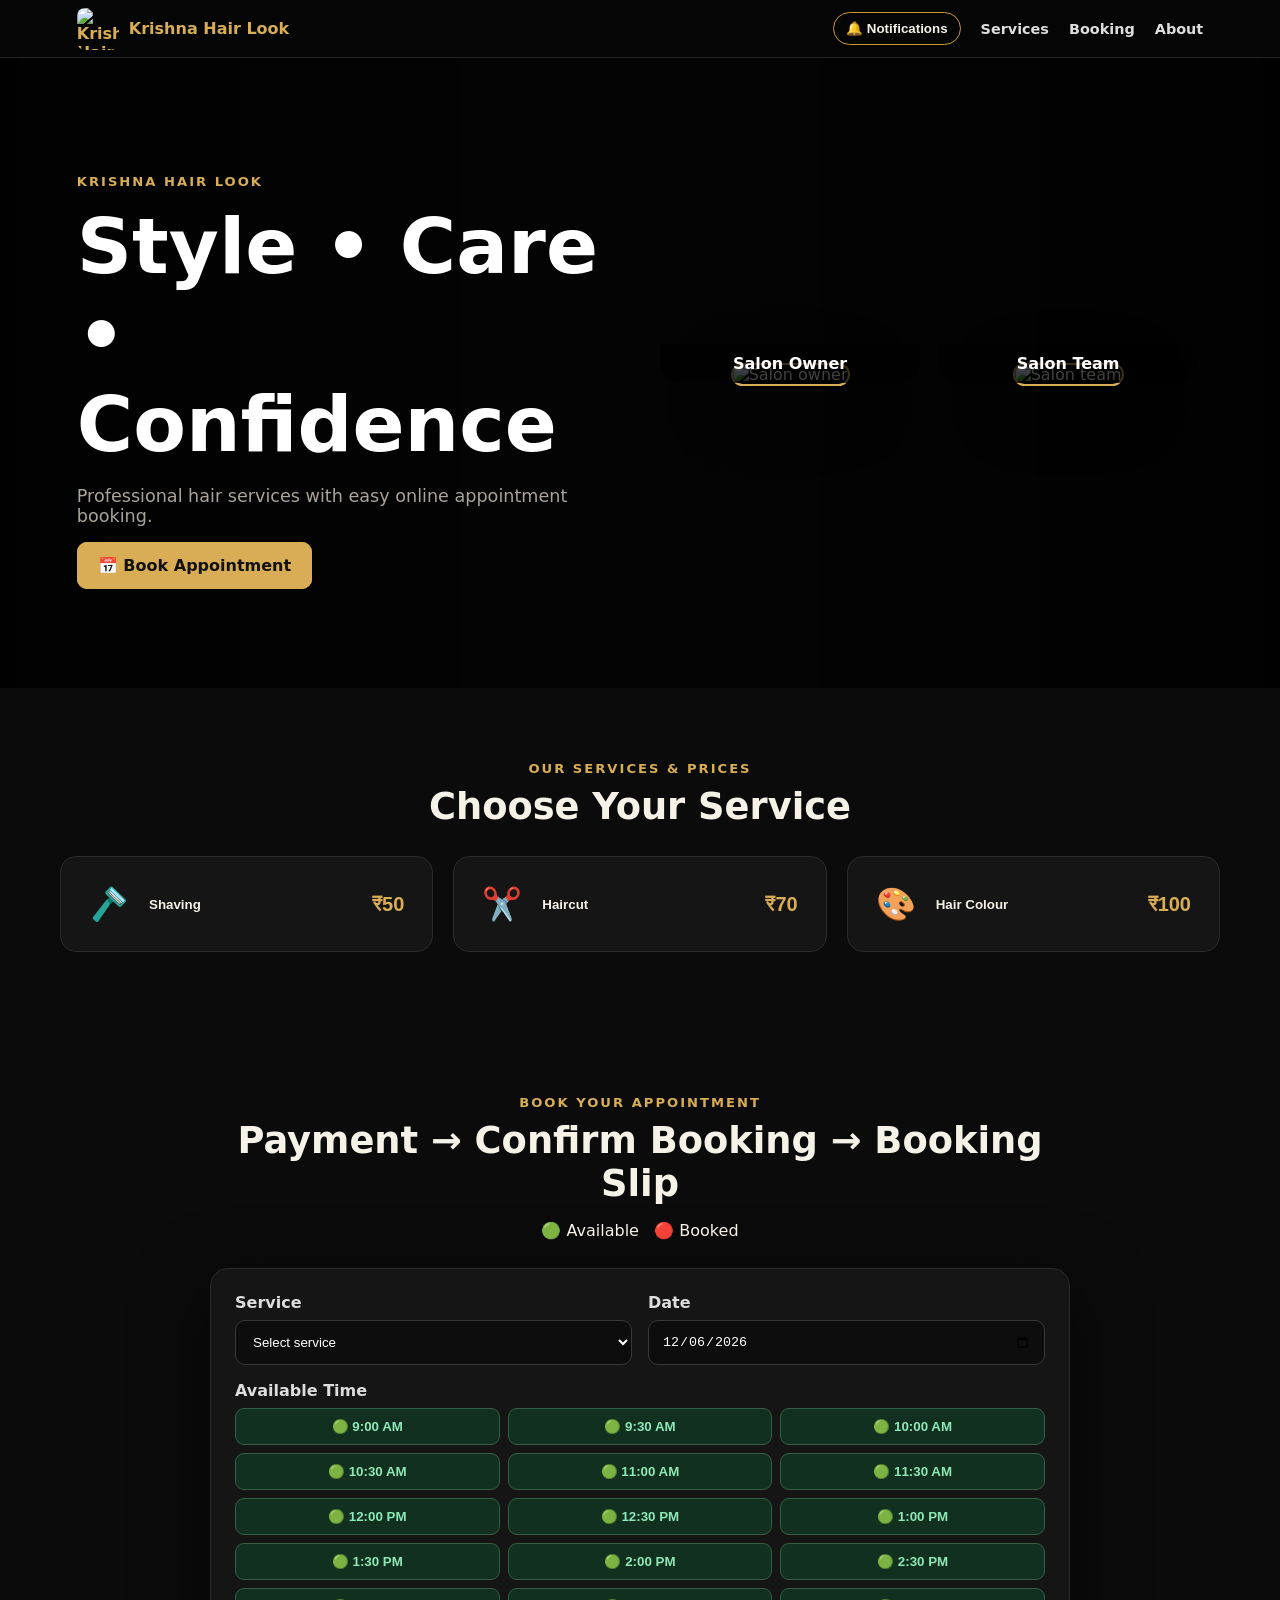
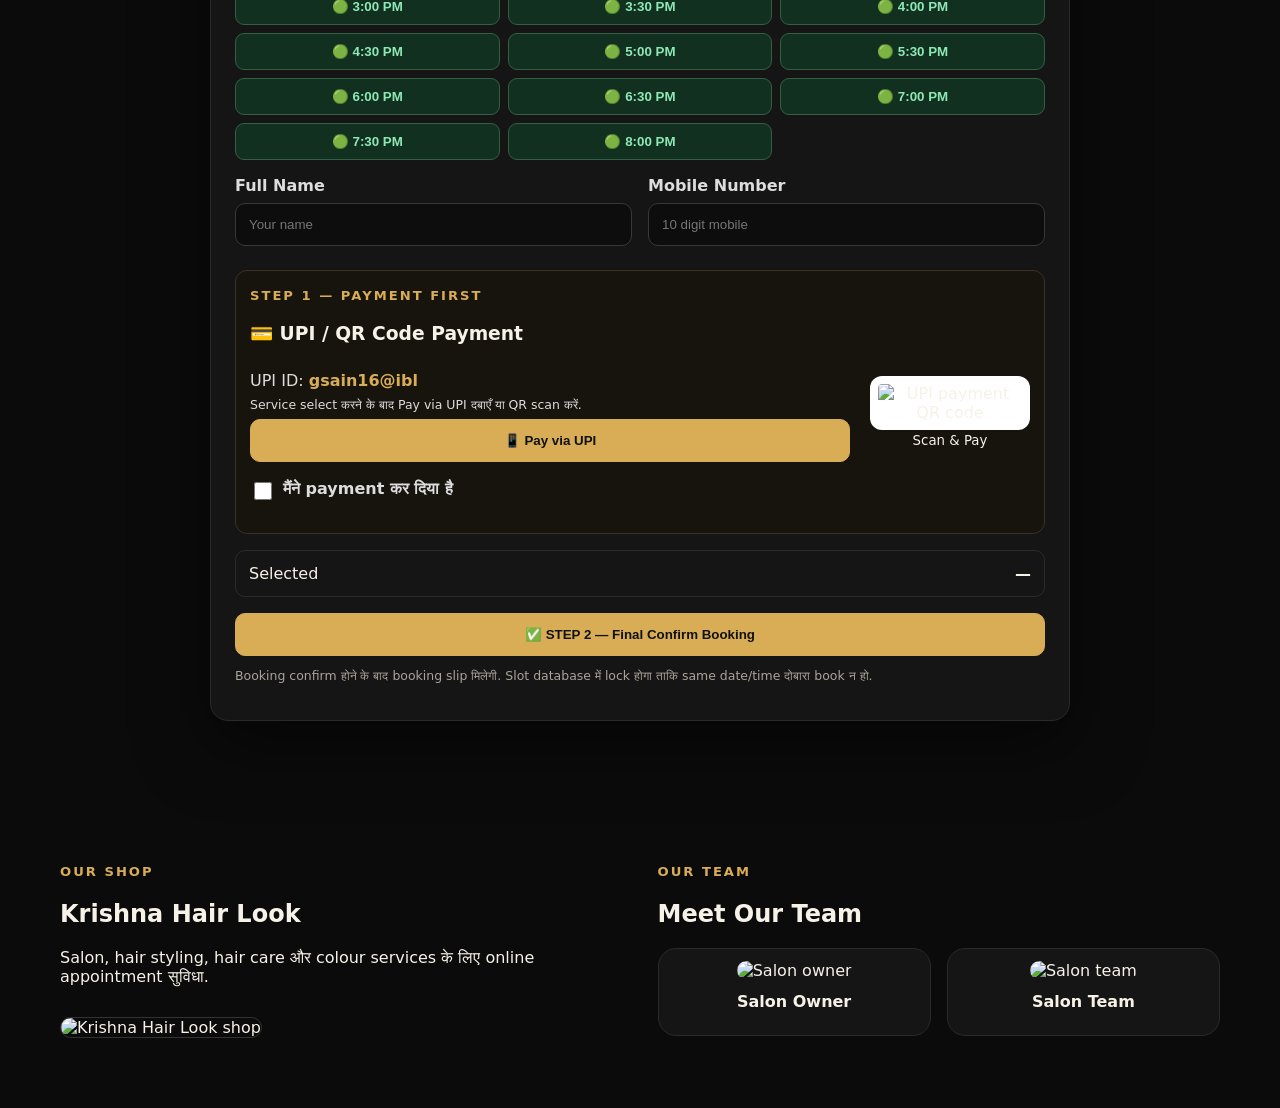
==== commit d2c8b153: "Add files via upload" ====
--- a/index.html
+++ b/index.html
@@ -1,120 +1,78 @@
 <!doctype html>
 <html lang="hi">
 <head>
-<meta charset="utf-8">
-<meta name="viewport" content="width=device-width,initial-scale=1">
-<title>Krishna Hair Look — Style • Care • Confidence</title>
-<style>
-:root{--bg:#070908;--panel:#111512;--gold:#f2c24b;--gold2:#d99b24;--cream:#fff8e9;--muted:#c6c2b7;--green:#16864d;--line:#292b28}
-*{box-sizing:border-box}html{scroll-behavior:smooth}body{margin:0;background:var(--bg);color:#fff;font-family:Arial,system-ui,sans-serif}
-a{color:inherit;text-decoration:none}button,input,select{font:inherit}
-.top{position:sticky;top:0;z-index:20;background:#050605ee;border-bottom:1px solid #3b321d;display:flex;align-items:center;justify-content:space-between;padding:10px 5%;backdrop-filter:blur(8px)}
-.brand{display:flex;align-items:center;gap:10px;font-weight:900;color:var(--gold);font-size:18px}.brand img{width:58px;height:58px;object-fit:contain;border:0;background:transparent}
-.nav{display:flex;gap:24px;align-items:center;font-weight:700}.nav a:hover{color:var(--gold)}.wa{background:#1fb765;padding:10px 15px;border-radius:22px}
-.hero{position:relative;overflow:hidden;min-height:610px;background:linear-gradient(90deg,#071108 0%,#1d4b1d 50%,#071108 100%);display:grid;place-items:center}
-.hero:before{content:"";position:absolute;inset:0;background:radial-gradient(circle at center,#5b9d45aa,#10230f99 45%,#020402dd 80%)}
-.hero-inner{position:relative;z-index:2;width:min(1400px,100%);display:grid;grid-template-columns:28% 44% 28%;align-items:end;gap:0;padding:25px 2% 0}
-.owner{height:560px;display:flex;align-items:end;justify-content:center;overflow:hidden}.owner img{width:100%;height:100%;object-fit:cover;object-position:center top;mask-image:linear-gradient(to bottom,#000 85%,transparent 100%);-webkit-mask-image:linear-gradient(to bottom,#000 85%,transparent 100%)}
-.owner.left img{object-position:55% top}.owner.right img{object-position:50% top}
-.owner-tag{position:absolute;bottom:30px;background:#050505dd;border:1px solid var(--gold);border-radius:24px;padding:10px 18px;font-weight:800;color:#fff}
-.center{text-align:center;padding:20px 10px 60px}.center .logo{width:min(380px,88%);height:auto;max-height:190px;object-fit:contain;border-radius:0;background:transparent}
-.tagline{font-size:clamp(25px,3vw,43px);font-weight:900;margin:15px 0;color:#fff;text-shadow:0 3px 10px #000}.tagline span{color:var(--gold)}
-.sub{font-size:18px;color:#fff;max-width:620px;margin:0 auto 22px;line-height:1.6}
-.features{display:flex;justify-content:center;gap:12px;flex-wrap:wrap;margin:20px 0}.feature{border:1px solid #d8ad5577;background:#050805aa;border-radius:30px;padding:10px 15px;font-weight:700}
-.btn{display:inline-block;border:0;border-radius:28px;padding:14px 24px;font-weight:900;cursor:pointer}.gold{background:var(--gold);color:#17120a}.dark{background:#111;color:#fff;border:1px solid #777}
-.section{padding:65px 6%;background:var(--cream);color:#151515}.dark-section{background:#080a09;color:#fff}
-.title{text-align:center;margin-bottom:30px}.eyebrow{color:var(--gold2);font-weight:900;letter-spacing:2px;font-size:13px}h2{font-size:clamp(30px,4vw,46px);margin:8px 0}
-.services{display:grid;grid-template-columns:repeat(3,1fr);gap:22px;max-width:1100px;margin:auto}.card{background:#fff;border-radius:20px;overflow:hidden;box-shadow:0 8px 25px #0002;border:1px solid #ddd}.card-img{height:190px;width:100%;object-fit:cover}.service-icon{height:150px;display:grid;place-items:center;font-size:72px;background:linear-gradient(135deg,#0b0d0c,#252117);color:#f2c24b;border-bottom:1px solid #d6a83e}.card-body{padding:20px;text-align:center}.price{font-size:25px;font-weight:900;color:#a36e00;margin:8px}
-.about{display:grid;grid-template-columns:1fr 1fr;gap:45px;align-items:center;max-width:1200px;margin:auto}.shop{width:100%;max-height:430px;object-fit:cover;border-radius:25px;border:2px solid var(--gold)}
-.points{display:grid;grid-template-columns:repeat(2,1fr);gap:14px;margin-top:20px}.point{padding:18px;border:1px solid #393b37;border-radius:16px;background:#101311}
-.team{display:grid;grid-template-columns:repeat(2,1fr);gap:25px;max-width:900px;margin:auto}.team-card{background:#111;border:2px solid var(--gold);border-radius:20px;overflow:hidden;text-align:center}.team-card img{width:100%;height:330px;object-fit:cover;object-position:center top}.team-card h3{color:var(--gold);margin:12px 0 4px}.team-card p{color:#bbb;margin:0 0 18px}
-.booking{max-width:900px;margin:auto;background:#fff;color:#171717;padding:25px;border-radius:22px;box-shadow:0 12px 40px #0003}.grid{display:grid;grid-template-columns:1fr 1fr;gap:16px}label{font-weight:800;display:block;margin:10px 0}input,select{width:100%;padding:13px;border:1px solid #ccc;border-radius:10px;margin-top:6px}.slots{display:flex;flex-wrap:wrap;gap:8px;margin-top:8px}.slot{padding:9px 12px;border-radius:18px;border:1px solid #aaa;background:#e9ffe9;cursor:pointer}.slot.booked{background:#ffdede;color:#8a1111;cursor:not-allowed}.slot.selected{background:#111;color:#fff;border-color:#111}
-.qr{display:flex;gap:20px;align-items:center;padding:18px;background:#faf5e8;border-radius:15px;margin:18px 0}.qr img{width:140px;height:140px;object-fit:contain}.notice{padding:12px;border-radius:10px;background:#eee;margin:12px 0}.error{background:#ffe0e0;color:#8b0000}
-.contact{display:flex;justify-content:center;gap:20px;flex-wrap:wrap}.contact a{background:#111;border:1px solid var(--gold);padding:18px 25px;border-radius:18px;color:#fff}
-.gallery{display:grid;grid-template-columns:repeat(3,1fr);gap:18px;max-width:1100px;margin:auto}.gallery img{width:100%;height:240px;object-fit:cover;border-radius:18px;border:1px solid #444}
-.footer{padding:35px 6%;background:#030403;color:#aaa;text-align:center;border-top:1px solid #3b321d}.footer strong{color:var(--gold)}
-.modal{position:fixed;inset:0;background:#000b;display:grid;place-items:center;z-index:50;padding:20px}.hidden{display:none}.modal-card{background:#fff;color:#111;max-width:520px;width:100%;padding:28px;border-radius:20px}.slip-logo{width:90px;height:90px;object-fit:contain;border-radius:0;background:transparent}
-@media(max-width:900px){.nav a:not(.wa){display:none}.hero-inner{grid-template-columns:1fr 1fr;grid-template-areas:"center center" "left right"}.center{grid-area:center;padding-bottom:0}.owner{height:330px}.owner.left{grid-area:left}.owner.right{grid-area:right}.services{grid-template-columns:1fr}.about{grid-template-columns:1fr}.gallery{grid-template-columns:1fr 1fr}}
-@media(max-width:600px){.top{padding:8px 3%}.brand span{display:none}.hero{min-height:650px}.hero-inner{padding-top:5px}.owner{height:300px}.center .logo{width:250px;height:130px}.tagline{font-size:27px}.sub{font-size:15px}.grid,.team,.gallery{grid-template-columns:1fr}.gallery img{height:220px}}
-</style>
+<meta charset="utf-8"><meta name="viewport" content="width=device-width,initial-scale=1">
+<title>Krishna Hair Look — Online Booking</title>
+<link rel="stylesheet" href="styles.css">
+<script src="https://cdn.jsdelivr.net/npm/@supabase/supabase-js@2"></script>
+<script src="config.js"></script>
 </head>
 <body>
-<header class="top">
-<a class="brand" href="#home"><img src="[data-uri]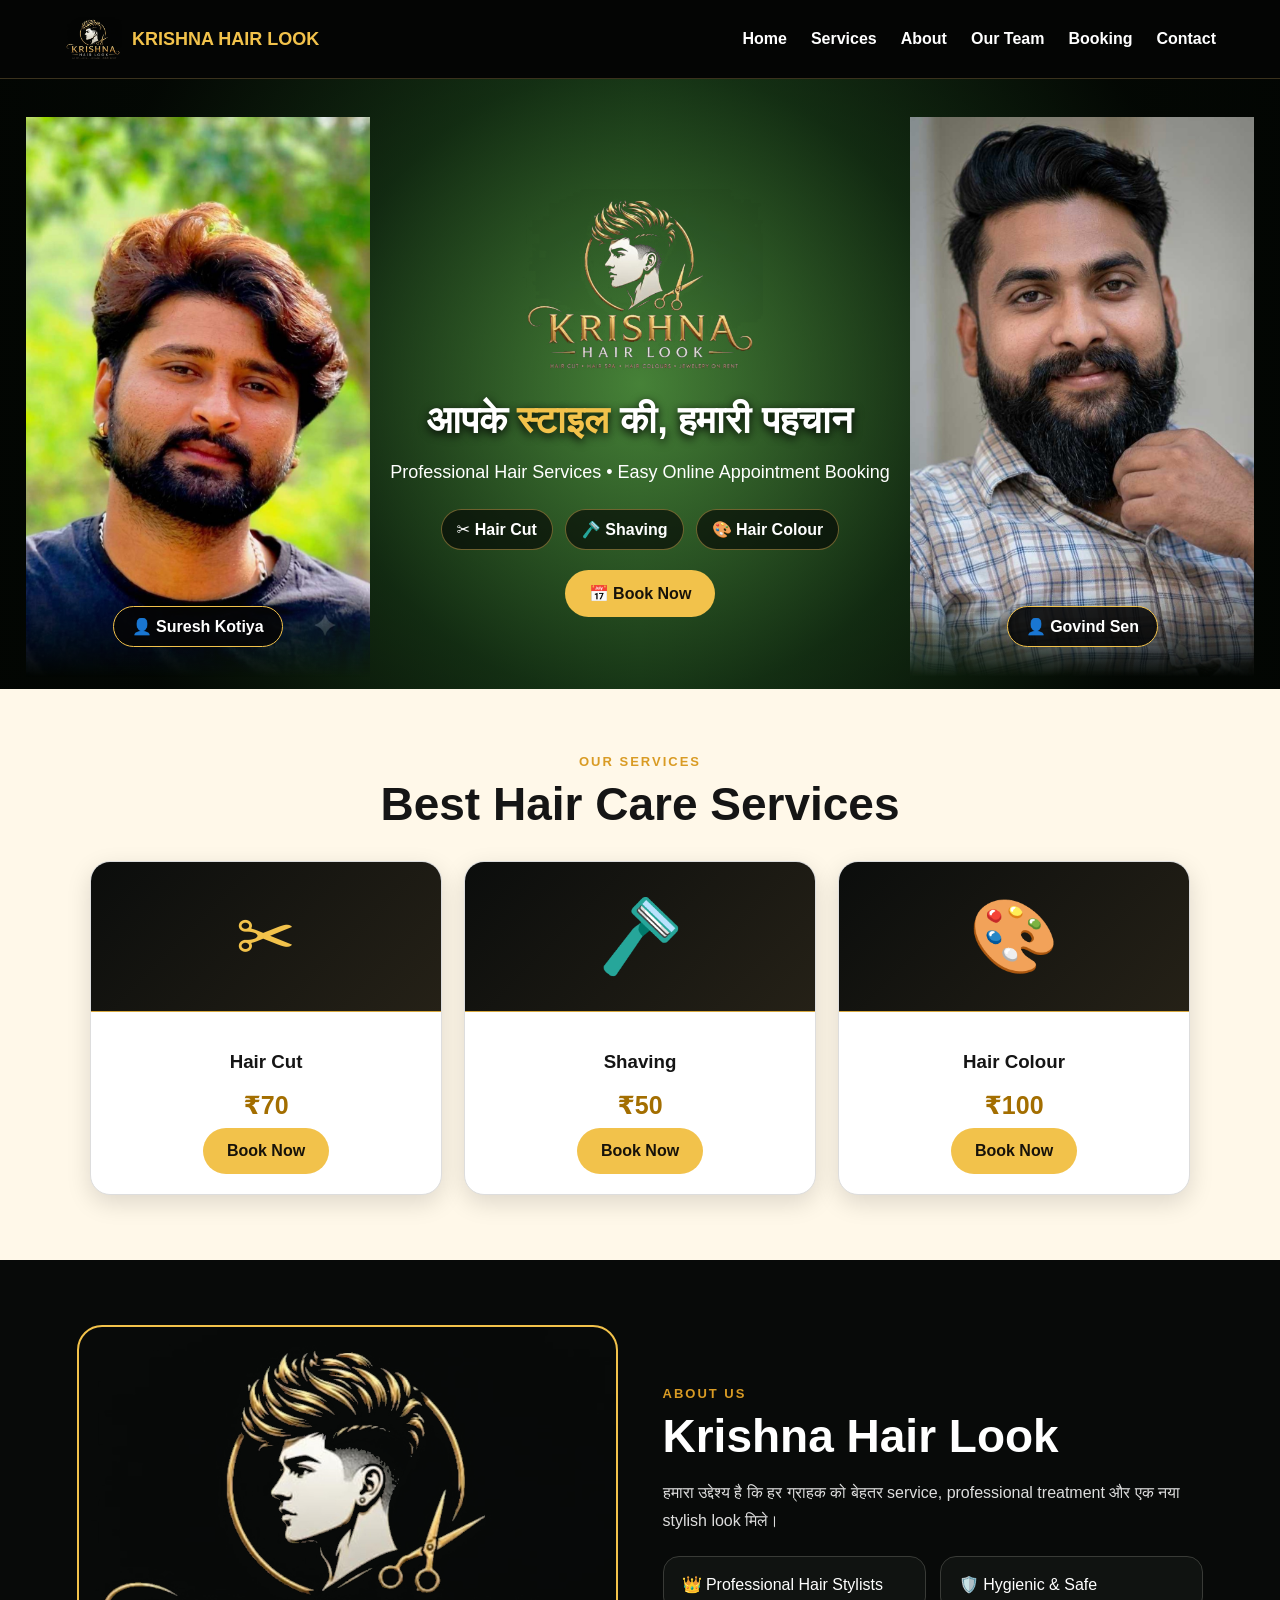
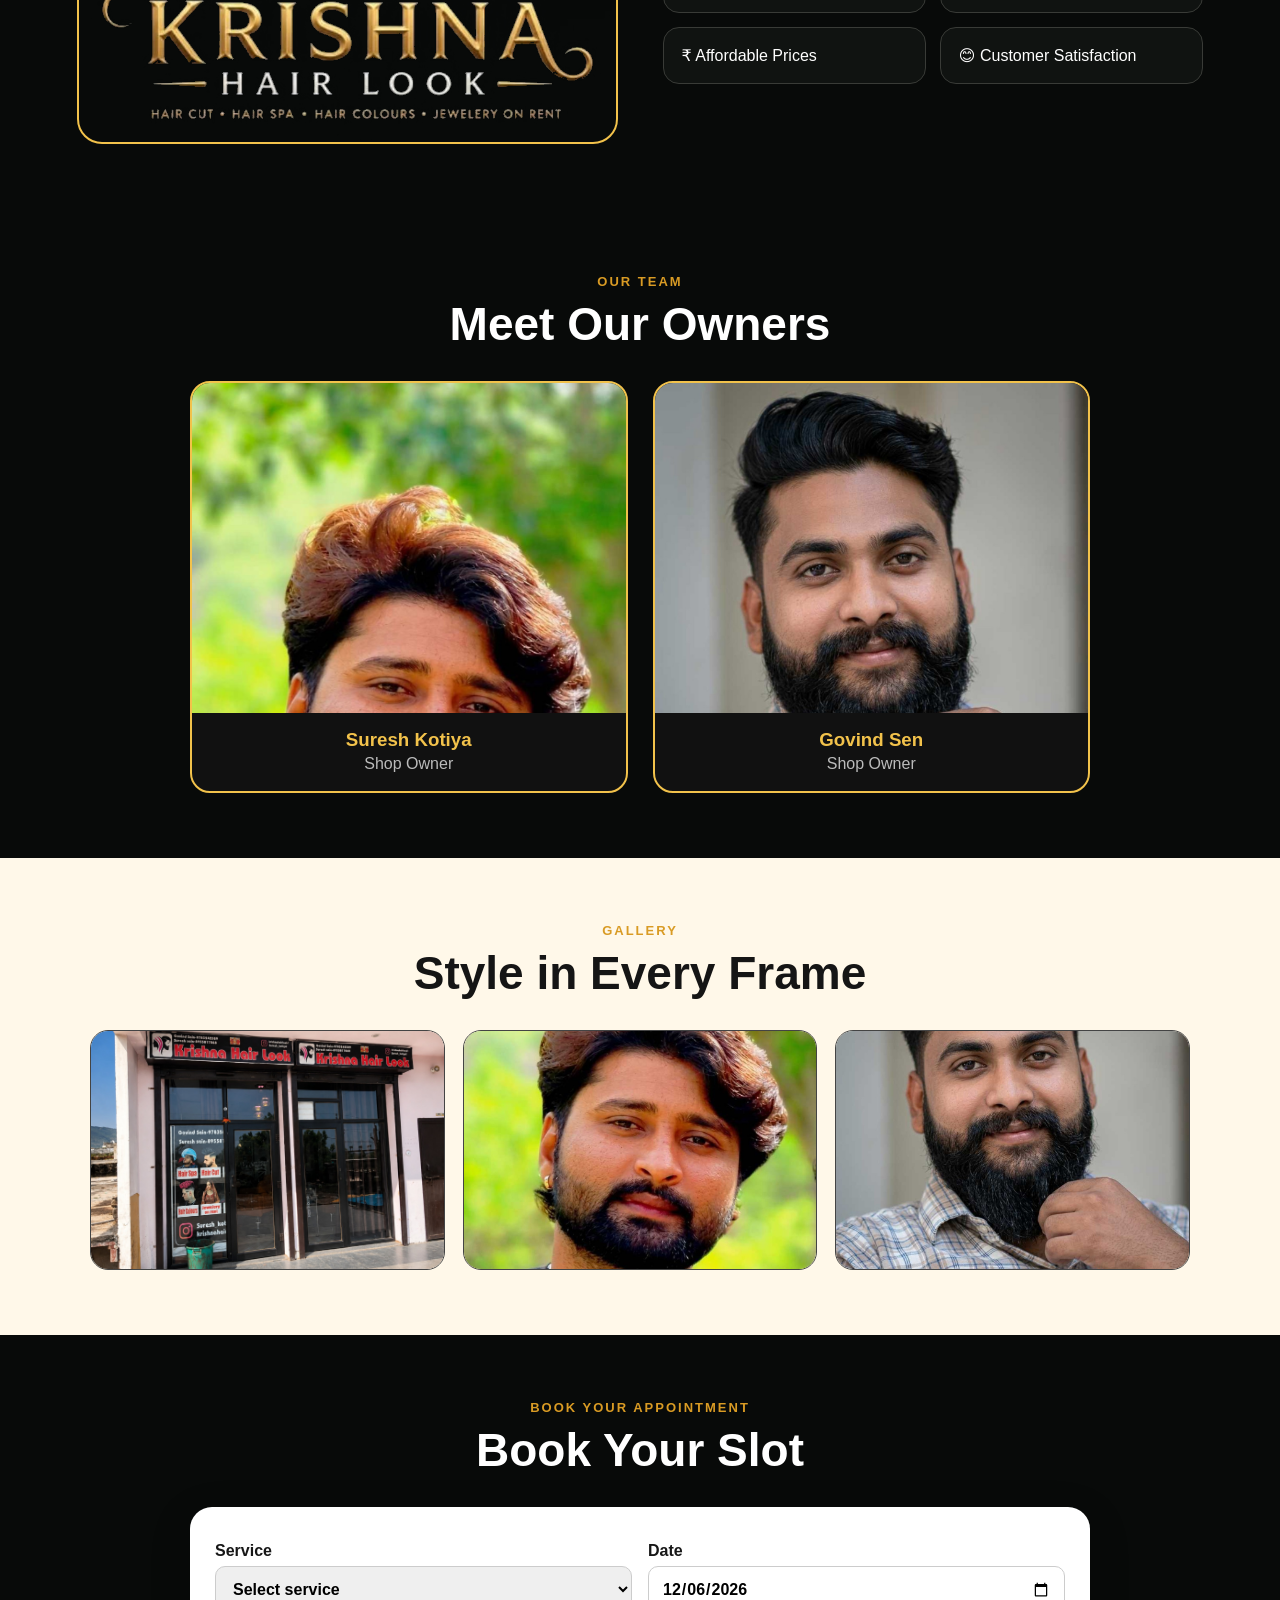
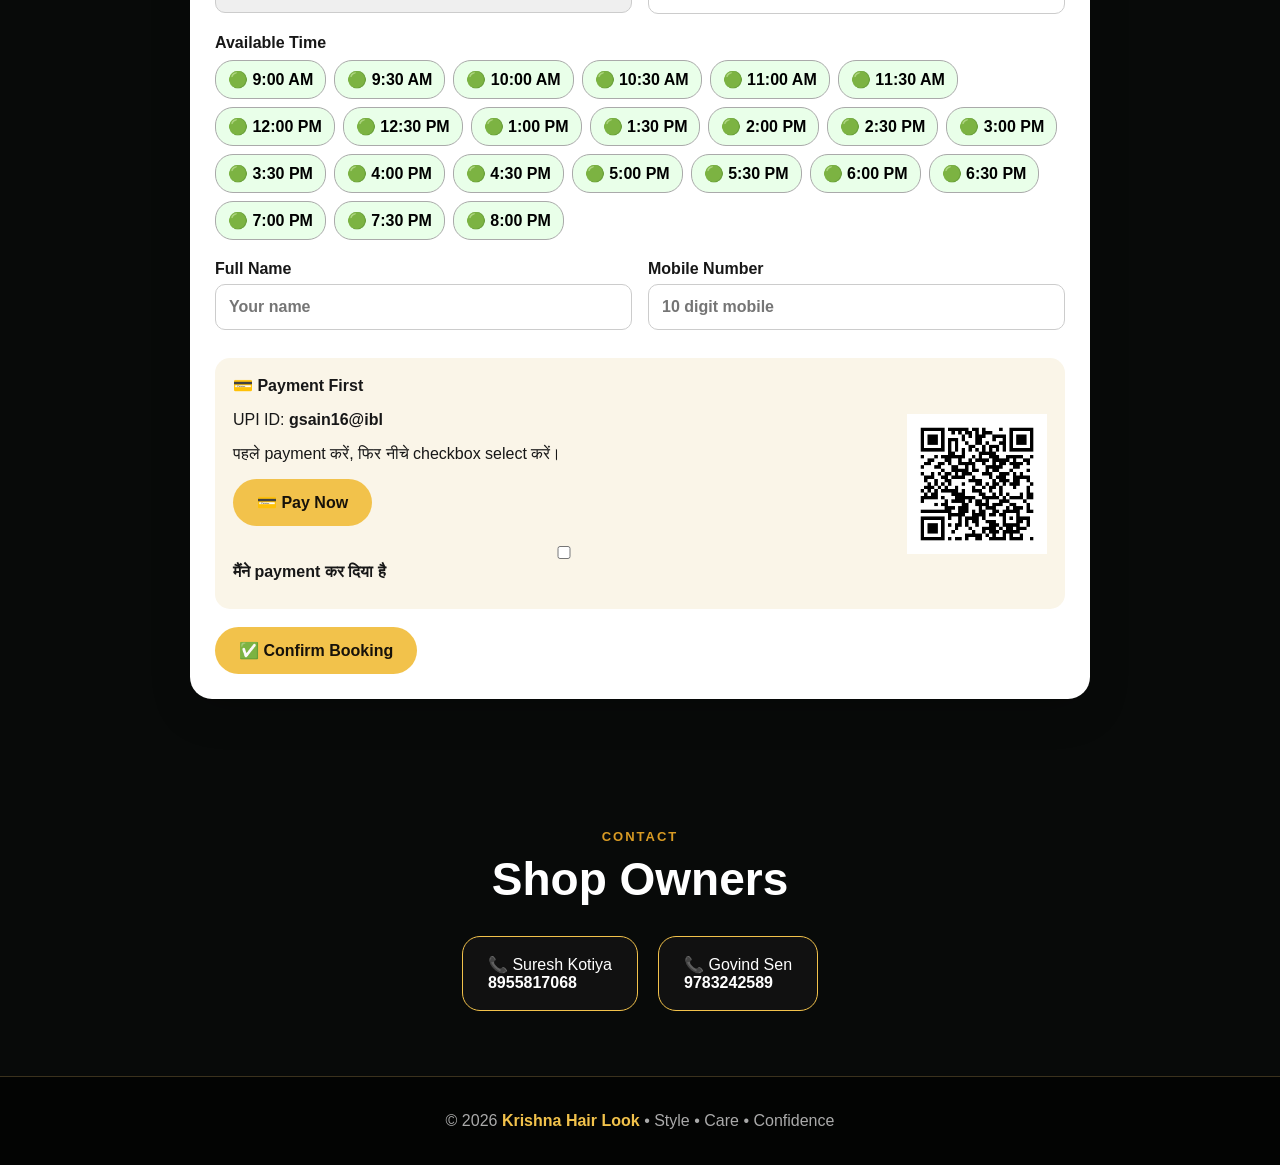
==== commit acaf823c: "Add files via upload" ====
--- a/index.html
+++ b/index.html
@@ -1,78 +1,155 @@
 <!doctype html>
 <html lang="hi">
 <head>
-<meta charset="utf-8"><meta name="viewport" content="width=device-width,initial-scale=1">
-<title>Krishna Hair Look — Online Booking</title>
-<link rel="stylesheet" href="styles.css">
-<script src="https://cdn.jsdelivr.net/npm/@supabase/supabase-js@2"></script>
-<script src="config.js"></script>
+<meta charset="utf-8">
+<meta name="viewport" content="width=device-width,initial-scale=1">
+<title>Krishna Hair Look — Style • Care • Confidence</title>
+<style>
+:root{--bg:#070908;--panel:#111512;--gold:#f2c24b;--gold2:#d99b24;--cream:#fff8e9;--muted:#c6c2b7;--green:#16864d;--line:#292b28}
+*{box-sizing:border-box}html{scroll-behavior:smooth}body{margin:0;background:var(--bg);color:#fff;font-family:Arial,system-ui,sans-serif}
+a{color:inherit;text-decoration:none}button,input,select{font:inherit}
+.top{position:sticky;top:0;z-index:20;background:#050605ee;border-bottom:1px solid #3b321d;display:flex;align-items:center;justify-content:space-between;padding:10px 5%;backdrop-filter:blur(8px)}
+.brand{display:flex;align-items:center;gap:10px;font-weight:900;color:var(--gold);font-size:18px}.brand img{width:58px;height:58px;object-fit:contain;border:0;background:transparent}
+.nav{display:flex;gap:24px;align-items:center;font-weight:700}.nav a:hover{color:var(--gold)}.wa{background:#1fb765;padding:10px 15px;border-radius:22px}
+.hero{position:relative;overflow:hidden;min-height:610px;background:linear-gradient(90deg,#071108 0%,#1d4b1d 50%,#071108 100%);display:grid;place-items:center}
+.hero:before{content:"";position:absolute;inset:0;background:radial-gradient(circle at center,#5b9d45aa,#10230f99 45%,#020402dd 80%)}
+.hero-inner{position:relative;z-index:2;width:min(1400px,100%);display:grid;grid-template-columns:28% 44% 28%;align-items:end;gap:0;padding:25px 2% 0}
+.owner{height:560px;display:flex;align-items:end;justify-content:center;overflow:hidden}.owner img{width:100%;height:100%;object-fit:cover;object-position:center top;mask-image:linear-gradient(to bottom,#000 85%,transparent 100%);-webkit-mask-image:linear-gradient(to bottom,#000 85%,transparent 100%)}
+.owner.left img{object-position:55% top}.owner.right img{object-position:50% top}
+.owner-tag{position:absolute;bottom:30px;background:#050505dd;border:1px solid var(--gold);border-radius:24px;padding:10px 18px;font-weight:800;color:#fff}
+.center{text-align:center;padding:20px 10px 60px}.center .logo{width:min(380px,88%);height:auto;max-height:190px;object-fit:contain;border-radius:0;background:transparent}
+.tagline{font-size:clamp(25px,3vw,43px);font-weight:900;margin:15px 0;color:#fff;text-shadow:0 3px 10px #000}.tagline span{color:var(--gold)}
+.sub{font-size:18px;color:#fff;max-width:620px;margin:0 auto 22px;line-height:1.6}
+.features{display:flex;justify-content:center;gap:12px;flex-wrap:wrap;margin:20px 0}.feature{border:1px solid #d8ad5577;background:#050805aa;border-radius:30px;padding:10px 15px;font-weight:700}
+.btn{display:inline-block;border:0;border-radius:28px;padding:14px 24px;font-weight:900;cursor:pointer}.gold{background:var(--gold);color:#17120a}.dark{background:#111;color:#fff;border:1px solid #777}
+.section{padding:65px 6%;background:var(--cream);color:#151515}.dark-section{background:#080a09;color:#fff}
+.title{text-align:center;margin-bottom:30px}.eyebrow{color:var(--gold2);font-weight:900;letter-spacing:2px;font-size:13px}h2{font-size:clamp(30px,4vw,46px);margin:8px 0}
+.services{display:grid;grid-template-columns:repeat(3,1fr);gap:22px;max-width:1100px;margin:auto}.card{background:#fff;border-radius:20px;overflow:hidden;box-shadow:0 8px 25px #0002;border:1px solid #ddd}.card-img{height:190px;width:100%;object-fit:cover}.service-icon{height:150px;display:grid;place-items:center;font-size:72px;background:linear-gradient(135deg,#0b0d0c,#252117);color:#f2c24b;border-bottom:1px solid #d6a83e}.card-body{padding:20px;text-align:center}.price{font-size:25px;font-weight:900;color:#a36e00;margin:8px}
+.about{display:grid;grid-template-columns:1fr 1fr;gap:45px;align-items:center;max-width:1200px;margin:auto}.shop{width:100%;max-height:430px;object-fit:cover;border-radius:25px;border:2px solid var(--gold)}
+.points{display:grid;grid-template-columns:repeat(2,1fr);gap:14px;margin-top:20px}.point{padding:18px;border:1px solid #393b37;border-radius:16px;background:#101311}
+.team{display:grid;grid-template-columns:repeat(2,1fr);gap:25px;max-width:900px;margin:auto}.team-card{background:#111;border:2px solid var(--gold);border-radius:20px;overflow:hidden;text-align:center}.team-card img{width:100%;height:330px;object-fit:cover;object-position:center top}.team-card h3{color:var(--gold);margin:12px 0 4px}.team-card p{color:#bbb;margin:0 0 18px}
+.booking{max-width:900px;margin:auto;background:#fff;color:#171717;padding:25px;border-radius:22px;box-shadow:0 12px 40px #0003}.grid{display:grid;grid-template-columns:1fr 1fr;gap:16px}label{font-weight:800;display:block;margin:10px 0}input,select{width:100%;padding:13px;border:1px solid #ccc;border-radius:10px;margin-top:6px}.slots{display:flex;flex-wrap:wrap;gap:8px;margin-top:8px}.slot{padding:9px 12px;border-radius:18px;border:1px solid #aaa;background:#e9ffe9;cursor:pointer}.slot.booked{background:#ffdede;color:#8a1111;cursor:not-allowed}.slot.selected{background:#111;color:#fff;border-color:#111}
+.qr{display:flex;gap:20px;align-items:center;flex-wrap:wrap;padding:18px;background:#faf5e8;border-radius:15px;margin:18px 0}.qr img{width:140px;height:140px;object-fit:contain}.notice{padding:12px;border-radius:10px;background:#eee;margin:12px 0}.error{background:#ffe0e0;color:#8b0000}
+.contact{display:flex;justify-content:center;gap:20px;flex-wrap:wrap}.contact a{background:#111;border:1px solid var(--gold);padding:18px 25px;border-radius:18px;color:#fff}
+.gallery{display:grid;grid-template-columns:repeat(3,1fr);gap:18px;max-width:1100px;margin:auto}.gallery img{width:100%;height:240px;object-fit:cover;border-radius:18px;border:1px solid #444}
+.footer{padding:35px 6%;background:#030403;color:#aaa;text-align:center;border-top:1px solid #3b321d}.footer strong{color:var(--gold)}
+.modal{position:fixed;inset:0;background:#000b;display:grid;place-items:center;z-index:50;padding:20px}.hidden{display:none}.modal-card{background:#fff;color:#111;max-width:520px;width:100%;padding:28px;border-radius:20px}.slip-logo{width:90px;height:90px;object-fit:contain;border-radius:0;background:transparent}
+@media(max-width:900px){.nav a:not(.wa){display:none}.hero-inner{grid-template-columns:1fr 1fr;grid-template-areas:"center center" "left right"}.center{grid-area:center;padding-bottom:0}.owner{height:330px}.owner.left{grid-area:left}.owner.right{grid-area:right}.services{grid-template-columns:1fr}.about{grid-template-columns:1fr}.gallery{grid-template-columns:1fr 1fr}}
+@media(max-width:600px){.top{padding:8px 3%}.brand span{display:none}.hero{min-height:650px}.hero-inner{padding-top:5px}.owner{height:300px}.center .logo{width:250px;height:130px}.tagline{font-size:27px}.sub{font-size:15px}.grid,.team,.gallery{grid-template-columns:1fr}.gallery img{height:220px}}
+</style>
 </head>
 <body>
-<header class="topbar">
-  <a class="brand" href="index.html"><img src="assets/logo.jpg" alt="Krishna Hair Look logo"><span>Krishna Hair Look</span></a>
-  <nav><button id="enableNotifications" class="nav-notify" type="button">🔔 Notifications</button><a href="#services">Services</a><a href="#booking">Booking</a><a href="#about">About</a></nav>
+<header class="top">
+<a class="brand" href="#home"><img src="[data-uri]